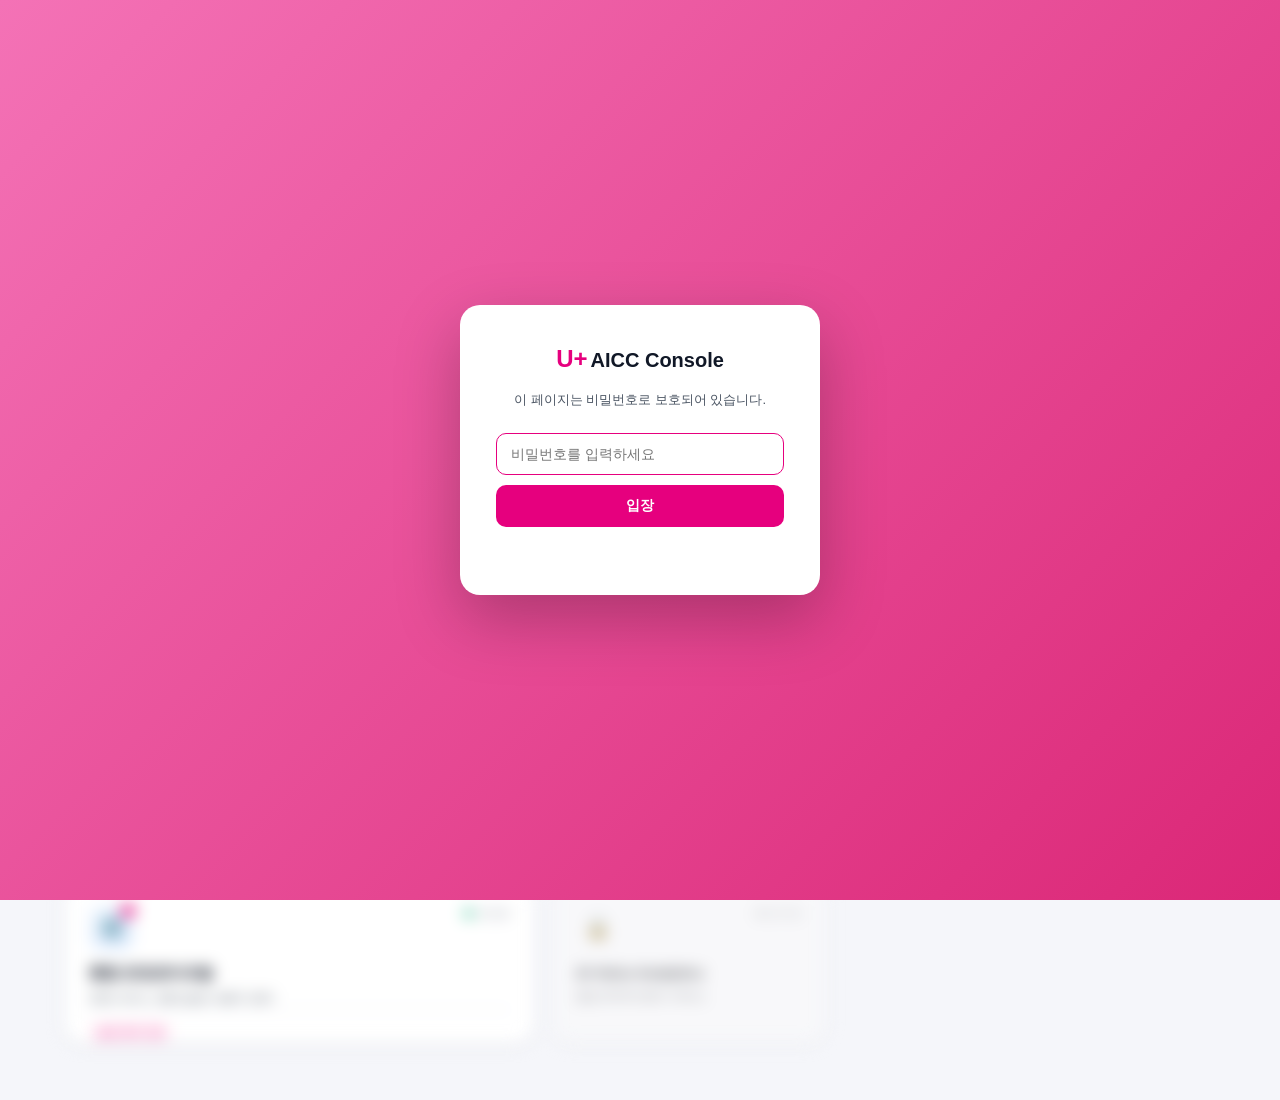
==== index.html @ b9e31684 "feat: U+AICC Console 홈 목업 + 비밀번호 게이트" ====
<!DOCTYPE html>
<html lang="ko">
<head>
  <meta charset="UTF-8" />
  <meta name="viewport" content="width=device-width, initial-scale=1.0" />
  <title>U+AICC Console</title>
  <link rel="stylesheet" href="style.css" />
  <script src="gate.js"></script>
</head>
<body>

<!-- 이상 징후 CRITICAL 배너 -->
<div class="anomaly-banner" id="anomalyBanner">
  <span class="anomaly-icon">⚠️</span>
  <span class="anomaly-text"><strong>AI AutoQA</strong> 이상 감지 — 평균 품질 점수 평소 대비 <strong>20.6% 하락</strong></span>
  <a href="#" class="anomaly-link">상세 보기</a>
  <button class="anomaly-close" onclick="document.getElementById('anomalyBanner').style.display='none'">✕</button>
</div>

<!-- GNB -->
<nav class="gnb">
  <div class="gnb-left">
    <div class="gnb-logo" onclick="location.reload()">
      <span class="logo-uplus">U+</span><span class="logo-aicc">AICC Console</span>
    </div>
    <div class="service-switcher" id="switcherBtn" onclick="toggleSwitcher()">
      <span>서비스 전환</span>
      <span class="switcher-arrow">▾</span>
      <div class="switcher-dropdown">
        <div class="switcher-item active"><span class="status-dot green"></span> 상담 Advisor 포털</div>
        <div class="switcher-item"><span class="status-dot green"></span> AI AutoQA <span class="switcher-badge warning">⚠</span></div>
        <div class="switcher-item"><span class="status-dot green"></span> AI Insight</div>
        <div class="switcher-item"><span class="status-dot green"></span> AI 상담봇</div>
        <div class="switcher-item"><span class="status-dot green"></span> 통합 운영관리포털</div>
      </div>
    </div>
  </div>
  <div class="gnb-right">
    <div class="gnb-icon-btn" title="알림">
      <span class="icon">🔔</span>
      <span class="pulse-badge">9</span>
    </div>
    <div class="gnb-profile" onclick="toggleProfile()">
      <div class="avatar">김</div>
      <span class="profile-name">김유플</span>
      <span class="profile-arrow">▾</span>
      <div class="profile-dropdown">
        <div class="profile-info">
          <div class="profile-name-full">김유플</div>
          <div class="profile-role">센터장 · 강남 고객센터</div>
        </div>
        <hr class="dropdown-divider"/>
        <div class="dropdown-item">설정</div>
        <div class="dropdown-item logout" onclick="showToast('로그아웃 되었습니다.')">로그아웃</div>
      </div>
    </div>
  </div>
</nav>

<!-- 메인 콘텐츠 -->
<main class="main-content">

  <!-- Hero -->
  <section class="hero">
    <div class="hero-left">
      <h1 class="hero-greeting">안녕하세요, 김유플님 👋</h1>
      <div class="hero-meta">
        <span class="role-badge">센터장</span>
        <span class="center-name">강남 고객센터</span>
      </div>
      <!-- 알림 요약 — Hero 사용자 영역 하단 -->
      <div class="hero-alerts">
        <span class="alert-critical" onclick="showToast('긴급 알림 1건을 확인하세요.')">🔴 긴급 1건</span>
        <span class="alert-divider">·</span>
        <span class="alert-normal" onclick="showToast('일반 알림 5건이 있습니다.')">🟡 일반 5건</span>
        <span class="alert-divider">·</span>
        <span class="alert-info" onclick="showToast('참고 알림 3건이 있습니다.')">🔵 참고 3건</span>
      </div>
    </div>
    <div class="hero-right">
      <div class="hero-stat">
        <div class="stat-label">오늘 상담</div>
        <div class="stat-value">1,284건</div>
      </div>
      <div class="hero-stat">
        <div class="stat-label">평균 품질</div>
        <div class="stat-value warning-text">62.3점</div>
      </div>
      <div class="hero-stat">
        <div class="stat-label">미처리 알림</div>
        <div class="stat-value">9건</div>
      </div>
    </div>
  </section>

  <!-- 자주 찾는 메뉴 (AI 추천 5개 자동 표시) -->
  <section class="pinned-section">
    <div class="section-header">
      <span class="section-title">🤍 자주 찾는 메뉴 <span style="font-size:11px;color:var(--uplus-magenta);font-weight:500;margin-left:6px;">AI 추천</span></span>
      <button class="btn-setting" onclick="openFavModal()">설정</button>
    </div>
    <div class="pinned-grid" id="pinnedGrid">
      <!-- AI 추천 5개 자동 표시 -->
      <div class="pinned-card" onclick="showToast('상담 Advisor › 대시보드로 이동합니다.')">
        <span class="pinned-icon">🎧</span>
        <div class="pinned-info">
          <div class="pinned-service">상담 Advisor</div>
          <div class="pinned-menu">대시보드</div>
        </div>
      </div>
      <div class="pinned-card" onclick="showToast('AI AutoQA › 오늘 평가 현황으로 이동합니다.')">
        <span class="pinned-icon">✅</span>
        <div class="pinned-info">
          <div class="pinned-service">AI AutoQA</div>
          <div class="pinned-menu">오늘 평가 현황</div>
        </div>
      </div>
      <div class="pinned-card" onclick="showToast('AI Insight › 주간 리포트로 이동합니다.')">
        <span class="pinned-icon">📊</span>
        <div class="pinned-info">
          <div class="pinned-service">AI Insight</div>
          <div class="pinned-menu">주간 리포트</div>
        </div>
      </div>
      <div class="pinned-card" onclick="showToast('상담 Advisor › 상담 목록으로 이동합니다.')">
        <span class="pinned-icon">📋</span>
        <div class="pinned-info">
          <div class="pinned-service">상담 Advisor</div>
          <div class="pinned-menu">상담 목록</div>
        </div>
      </div>
      <div class="pinned-card" onclick="showToast('통합 운영관리포털 › 사용자 관리로 이동합니다.')">
        <span class="pinned-icon">⚙️</span>
        <div class="pinned-info">
          <div class="pinned-service">운영관리포털</div>
          <div class="pinned-menu">사용자 관리</div>
        </div>
      </div>
    </div>
    <!-- AI 추천 넛지 -->
    <div class="nudge-card" id="nudgeCard">
      <span class="nudge-icon">💡</span>
      <span class="nudge-text">AI가 사용 패턴을 분석해 <strong>'자주 찾는 메뉴'</strong>를 자동으로 추천했어요. 직접 변경하려면 설정을 눌러주세요.</span>
      <button class="btn-nudge-accept" onclick="rejectNudge()">확인</button>
    </div>
  </section>

  <!-- Bento Grid -->
  <section class="bento-section">
    <div class="section-header">
      <span class="section-title">🗂 전체 서비스</span>
    </div>
    <div class="bento-grid">

      <!-- Large: 상담 어드바이저 포털 (빈도 1위) — 6열 2행 -->
      <div class="bento-card large active card-advisor" onclick="showToast('상담 어드바이저 포털로 이동합니다.')">
        <div class="card-header">
          <div class="card-icon-wrap">
            <div class="card-icon-bg">🎧</div>
            <span class="pulse-badge">5</span>
          </div>
          <div class="card-status">
            <span class="status-dot green"></span>
            <span class="status-text">운영중</span>
          </div>
        </div>
        <div class="card-body">
          <div class="card-title">상담 어드바이저 포털</div>
          <div class="card-desc">실시간 상담 운영 및 상담사 업무 관리. 상담 현황과 품질 모니터링을 한눈에 확인하세요.</div>
          <div class="card-stats">
            <div class="card-stat-item">
              <div class="card-stat-label">오늘 상담</div>
              <div class="card-stat-value">1,284</div>
            </div>
            <div class="card-stat-item">
              <div class="card-stat-label">처리율</div>
              <div class="card-stat-value">94.2%</div>
            </div>
            <div class="card-stat-item">
              <div class="card-stat-label">평균 응대</div>
              <div class="card-stat-value">3분 12초</div>
            </div>
          </div>
        </div>
        <div class="card-footer">
          <span class="ai-label">🤖 AI 추천 — 자주 사용하는 서비스</span>
          <div class="card-feedback">
            <button class="feedback-btn" onclick="event.stopPropagation();showToast('추천 품질 개선에 반영됩니다.')">👍 도움됨</button>
            <button class="feedback-btn" onclick="event.stopPropagation();showToast('다음 추천에 반영됩니다.')">👎 별로</button>
          </div>
        </div>
        <div class="card-tooltip"><strong>상담 어드바이저 포털</strong><br/>미확인 알림 5건<br/>오늘 상담 1,284건 처리 중</div>
      </div>

      <!-- Medium: AI AutoQA (WARNING) — 3열 1행 -->
      <div class="bento-card medium active card-autoqa warning-card" onclick="showToast('AI AutoQA로 이동합니다.')">
        <div class="warning-overlay">⚠️</div>
        <div class="card-header">
          <div class="card-icon-wrap">
            <div class="card-icon-bg">✅</div>
            <span class="pulse-badge">2</span>
          </div>
          <div class="card-status"><span class="status-dot green"></span><span class="status-text">운영중</span></div>
        </div>
        <div class="card-body">
          <div class="card-title">AI AutoQA</div>
          <div class="card-desc">AI 기반 상담 품질 자동 평가</div>
        </div>
        <div class="card-footer">
          <span class="ai-label warning-label">⚠️ 품질 점수 이상 감지</span>
          <div class="card-feedback">
            <button class="feedback-btn" onclick="event.stopPropagation();showToast('피드백 감사합니다.')">👍</button>
            <button class="feedback-btn" onclick="event.stopPropagation();showToast('피드백 감사합니다.')">👎</button>
          </div>
        </div>
        <div class="card-tooltip"><strong>AI AutoQA</strong><br/>⚠️ 평균 품질 점수 20.6% 하락<br/>미확인 알림 2건</div>
      </div>

      <!-- Medium: AI Insight — 4열 1행 (AutoQA 옆, 합계 8열 → 나머지 4열은 다음 행) -->
      <div class="bento-card medium active card-insight" onclick="showToast('AI Insight로 이동합니다.')">
        <div class="card-header">
          <div class="card-icon-wrap"><div class="card-icon-bg">📊</div></div>
          <div class="card-status"><span class="status-dot green"></span><span class="status-text">운영중</span></div>
        </div>
        <div class="card-body">
          <div class="card-title">AI Insight</div>
          <div class="card-desc">상담 데이터 분석 및 리포팅</div>
        </div>
        <div class="card-footer">
          <span class="ai-label">🤖 월요일 오전 추천</span>
          <div class="card-feedback">
            <button class="feedback-btn" onclick="event.stopPropagation();showToast('피드백 감사합니다.')">👍</button>
            <button class="feedback-btn" onclick="event.stopPropagation();showToast('피드백 감사합니다.')">👎</button>
          </div>
        </div>
        <div class="card-tooltip"><strong>AI Insight</strong><br/>주간 리포트 생성 완료<br/>미확인 알림 1건</div>
      </div>

      <!-- Wide: AI 상담봇 — 7열 1행 -->
      <div class="bento-card wide active card-bot" onclick="showToast('AI 상담봇으로 이동합니다.')">
        <div class="card-header">
          <div class="card-icon-wrap"><div class="card-icon-bg">🤖</div></div>
          <div class="card-status"><span class="status-dot green"></span><span class="status-text">운영중</span></div>
        </div>
        <div class="card-body">
          <div class="card-title">AI 상담봇</div>
          <div class="card-desc">콜봇·챗봇 시나리오 관리 및 운영. 봇 성능 현황과 시나리오를 관리하세요.</div>
        </div>
        <div class="card-footer">
          <span class="ai-label">🤖 최근 사용</span>
          <div class="card-feedback">
            <button class="feedback-btn" onclick="event.stopPropagation();showToast('피드백 감사합니다.')">👍</button>
            <button class="feedback-btn" onclick="event.stopPropagation();showToast('피드백 감사합니다.')">👎</button>
          </div>
        </div>
        <div class="card-tooltip"><strong>AI 상담봇</strong><br/>시나리오 3건 수정 대기<br/>미확인 알림 없음</div>
      </div>

      <!-- Ops: 통합 운영관리포털 — 5열 1행 -->
      <div class="bento-card ops active card-ops" onclick="showToast('통합 운영관리포털로 이동합니다.')">
        <div class="card-header">
          <div class="card-icon-wrap">
            <div class="card-icon-bg">⚙️</div>
            <span class="pulse-badge">1</span>
          </div>
          <div class="card-status"><span class="status-dot green"></span><span class="status-text">운영중</span></div>
        </div>
        <div class="card-body">
          <div class="card-title">통합 운영관리포털</div>
          <div class="card-desc">전체 서비스 권한·설정·사용자 관리</div>
        </div>
        <div class="card-footer">
          <span class="ai-label">승인 대기 1건</span>
          <div class="card-feedback">
            <button class="feedback-btn" onclick="event.stopPropagation();showToast('피드백 감사합니다.')">👍</button>
            <button class="feedback-btn" onclick="event.stopPropagation();showToast('피드백 감사합니다.')">👎</button>
          </div>
        </div>
        <div class="card-tooltip"><strong>통합 운영관리포털</strong><br/>권한 승인 대기 1건<br/>미확인 알림 1건</div>
      </div>

      <!-- Small: 준비중 — 3열 1행 -->
      <div class="bento-card small coming-soon card-coming" onclick="showToast('현재 서비스 준비중입니다.')">
        <div class="card-header">
          <div class="card-icon-wrap"><div class="card-icon-bg">🔒</div></div>
          <div class="card-status"><span class="status-dot gray"></span><span class="status-text">준비중</span></div>
        </div>
        <div class="card-body">
          <div class="card-title">AI Voice Analytics</div>
          <div class="card-desc">음성 데이터 분석 서비스</div>
        </div>
      </div>

    </div>
  </section>
</main>

<!-- 자주 찾는 메뉴 설정 모달 -->
<div class="modal-overlay" id="favModal" onclick="closeFavModal(event)">
  <div class="modal">
    <div class="modal-header">
      <h2 class="modal-title">🤍 자주 찾는 메뉴 설정</h2>
      <button class="modal-close" onclick="closeFavModalDirect()">✕</button>
    </div>
    <p class="modal-desc">자주 사용하는 서비스와 메뉴를 최대 5개 선택하세요. AI가 사용 패턴을 분석해 자동 추천도 제공합니다.</p>
    <div class="modal-list">
      <div class="modal-service-item">
        <label class="modal-checkbox-label">
          <input type="checkbox" checked onchange="updateFavCount()"/> 🎧 상담 Advisor 포털
        </label>
        <select class="modal-menu-select">
          <option>대시보드</option><option>상담 목록</option><option>모니터링</option>
        </select>
      </div>
      <div class="modal-service-item">
        <label class="modal-checkbox-label">
          <input type="checkbox" checked onchange="updateFavCount()"/> ✅ AI AutoQA
        </label>
        <select class="modal-menu-select">
          <option>오늘 평가 현황</option><option>품질 리포트</option><option>평가 기준 관리</option>
        </select>
      </div>
      <div class="modal-service-item">
        <label class="modal-checkbox-label">
          <input type="checkbox" checked onchange="updateFavCount()"/> 📊 AI Insight
        </label>
        <select class="modal-menu-select">
          <option>주간 리포트</option><option>월간 리포트</option><option>실시간 현황</option>
        </select>
      </div>
      <div class="modal-service-item">
        <label class="modal-checkbox-label">
          <input type="checkbox" checked onchange="updateFavCount()"/> 📋 상담 Advisor › 상담 목록
        </label>
        <select class="modal-menu-select">
          <option>상담 목록</option><option>오늘 상담</option>
        </select>
      </div>
      <div class="modal-service-item">
        <label class="modal-checkbox-label">
          <input type="checkbox" checked onchange="updateFavCount()"/> ⚙️ 통합 운영관리포털
        </label>
        <select class="modal-menu-select">
          <option>사용자 관리</option><option>권한 관리</option>
        </select>
      </div>
    </div>
    <div class="modal-footer">
      <span class="fav-count" id="favCount">5 / 5 선택됨</span>
      <div class="modal-btns">
        <button class="btn-cancel" onclick="closeFavModalDirect()">취소</button>
        <button class="btn-save" onclick="saveFav()">저장</button>
      </div>
    </div>
  </div>
</div>

<div class="toast" id="toast"></div>
<script src="script.js"></script>
</body>
</html>
---- style.css ----
/* ===== RESET & BASE ===== */
*, *::before, *::after { box-sizing: border-box; margin: 0; padding: 0; }

:root {
  /* LG U+ 마젠타 핑크 브랜드 컬러 */
  --uplus-magenta: #E6007E;
  --uplus-magenta-light: #FF4DA6;
  --uplus-magenta-pale: #FFF0F7;
  --uplus-magenta-border: #FFB3D9;

  /* Hero 그라디언트 — 연한 소프트 핑크 */
  --hero-from: #F472B6;
  --hero-to: #DB2777;

  /* 사용자 퍼플 → 마젠타 핑크 계열 */
  --user-color: #D4006B;
  --user-light: #FFE0F2;

  /* 기본 UI */
  --bg: #F5F6FA;
  --bg-card: #FFFFFF;
  --bg-subtle: #F8F9FC;
  --border: #E4E7F0;
  --border-hover: #C8CEDE;

  /* 텍스트 */
  --text-primary: #111827;
  --text-secondary: #4B5563;
  --text-muted: #9CA3AF;

  /* 액센트 (서비스 카드용) */
  --accent: #4F6EF7;
  --accent-light: #EEF1FE;
  --accent-hover: #3B5BDB;

  /* 상태 컬러 */
  --green: #10B981;
  --green-light: #ECFDF5;
  --yellow: #F59E0B;
  --yellow-light: #FFFBEB;
  --red: #EF4444;
  --red-light: #FEF2F2;
  --blue: #3B82F6;
  --blue-light: #EFF6FF;
  --purple: #8B5CF6;
  --purple-light: #F5F3FF;
  --gray: #9CA3AF;

  --gnb-height: 60px;
  --radius-xl: 20px;
  --radius-lg: 16px;
  --radius-md: 12px;
  --radius-sm: 8px;
  --shadow-sm: 0 1px 3px rgba(0,0,0,0.06), 0 1px 2px rgba(0,0,0,0.04);
  --shadow: 0 4px 16px rgba(0,0,0,0.08), 0 1px 4px rgba(0,0,0,0.04);
  --shadow-hover: 0 12px 32px rgba(230,0,126,0.12), 0 4px 12px rgba(0,0,0,0.08);
  --shadow-card: 0 2px 8px rgba(0,0,0,0.06);
}

body {
  font-family: 'Pretendard', 'Apple SD Gothic Neo', 'Noto Sans KR', sans-serif;
  background: var(--bg);
  min-height: 100vh;
  color: var(--text-primary);
  overflow-x: hidden;
}

/* ===== ANOMALY BANNER ===== */
.anomaly-banner {
  display: flex; align-items: center; gap: 10px;
  background: #fff5f5; border-bottom: 1px solid #fecaca;
  padding: 10px 64px; font-size: 13px;
  position: sticky; top: 0; z-index: 200;
  width: 100%;
}
.anomaly-icon { font-size: 15px; }
.anomaly-text { flex: 1; color: #b91c1c; }
.anomaly-link { color: var(--red); text-decoration: underline; font-weight: 600; white-space: nowrap; }
.anomaly-close {
  background: none; border: none; color: #9ca3af;
  cursor: pointer; font-size: 14px; padding: 2px 6px;
  border-radius: 4px; transition: color 0.2s;
}
.anomaly-close:hover { color: var(--text-primary); }

/* ===== GNB ===== */
.gnb {
  height: var(--gnb-height);
  display: flex; align-items: center; justify-content: space-between;
  padding: 0 64px;
  background: #fff; border-bottom: 1px solid var(--border);
  position: sticky; top: 41px; z-index: 100;
  box-shadow: var(--shadow-sm);
  width: 100%;
}
.gnb-left { display: flex; align-items: center; gap: 20px; }
.gnb-logo { cursor: pointer; display: flex; align-items: center; gap: 3px; }
.logo-uplus { font-size: 18px; font-weight: 900; color: var(--uplus-magenta); letter-spacing: -0.5px; }
.logo-aicc  { font-size: 16px; font-weight: 700; color: var(--text-primary); letter-spacing: -0.3px; }

/* Service Switcher */
.service-switcher {
  position: relative; display: flex; align-items: center; gap: 6px;
  padding: 6px 14px; background: var(--bg-subtle);
  border: 1px solid var(--border); border-radius: var(--radius-sm);
  cursor: pointer; font-size: 13px; color: var(--text-secondary);
  transition: all 0.2s; user-select: none;
}
.service-switcher:hover { background: var(--uplus-magenta-pale); border-color: var(--uplus-magenta); color: var(--uplus-magenta); }
.switcher-arrow { font-size: 10px; transition: transform 0.2s; }
.service-switcher.open .switcher-arrow { transform: rotate(180deg); }
.switcher-dropdown {
  display: none; position: absolute; top: calc(100% + 8px); left: 0;
  min-width: 230px; background: #fff;
  border: 1px solid var(--border); border-radius: var(--radius-md);
  box-shadow: var(--shadow); overflow: hidden; z-index: 300;
}
.service-switcher.open .switcher-dropdown { display: block; }
.switcher-item {
  display: flex; align-items: center; gap: 10px;
  padding: 11px 16px; font-size: 13px;
  color: var(--text-secondary); cursor: pointer; transition: background 0.15s;
}
.switcher-item:hover { background: var(--bg-subtle); color: var(--text-primary); }
.switcher-item.active { color: var(--uplus-magenta); font-weight: 600; background: var(--uplus-magenta-pale); }
.switcher-badge.warning { margin-left: auto; color: var(--yellow); font-size: 13px; }

/* GNB Right */
.gnb-right { display: flex; align-items: center; gap: 10px; }
.gnb-icon-btn {
  position: relative; width: 36px; height: 36px;
  display: flex; align-items: center; justify-content: center;
  background: var(--bg-subtle); border: 1px solid var(--border);
  border-radius: 50%; cursor: pointer; transition: all 0.2s;
}
.gnb-icon-btn:hover { background: var(--uplus-magenta-pale); border-color: var(--uplus-magenta); }
.icon { font-size: 16px; }

/* Profile */
.gnb-profile {
  position: relative; display: flex; align-items: center; gap: 8px;
  padding: 5px 12px 5px 5px;
  background: var(--bg-subtle); border: 1px solid var(--border);
  border-radius: 20px; cursor: pointer; transition: all 0.2s; user-select: none;
}
.gnb-profile:hover { background: var(--uplus-magenta-pale); border-color: var(--uplus-magenta); }
.avatar {
  width: 28px; height: 28px;
  background: linear-gradient(135deg, var(--uplus-magenta), #FF4DA6);
  border-radius: 50%;
  display: flex; align-items: center; justify-content: center;
  font-size: 12px; font-weight: 700; color: white;
}
.profile-name { font-size: 13px; font-weight: 500; color: var(--text-primary); }
.profile-arrow { font-size: 10px; color: var(--text-muted); transition: transform 0.2s; }
.gnb-profile.open .profile-arrow { transform: rotate(180deg); }
.profile-dropdown {
  display: none; position: absolute; top: calc(100% + 8px); right: 0;
  min-width: 200px; background: #fff;
  border: 1px solid var(--border); border-radius: var(--radius-md);
  box-shadow: var(--shadow); overflow: hidden; z-index: 300;
}
.gnb-profile.open .profile-dropdown { display: block; }
.profile-info { padding: 14px 16px; }
.profile-name-full { font-size: 14px; font-weight: 600; }
.profile-role { font-size: 12px; color: var(--text-muted); margin-top: 3px; }
.dropdown-divider { border: none; border-top: 1px solid var(--border); }
.dropdown-item {
  padding: 11px 16px; font-size: 13px;
  color: var(--text-secondary); cursor: pointer; transition: background 0.15s;
}
.dropdown-item:hover { background: var(--bg-subtle); color: var(--text-primary); }
.dropdown-item.logout { color: var(--red); }

/* Pulse Badge */
.pulse-badge {
  position: absolute; top: -4px; right: -4px;
  min-width: 18px; height: 18px;
  background: var(--uplus-magenta); border-radius: 9px;
  font-size: 10px; font-weight: 700; color: white;
  display: flex; align-items: center; justify-content: center;
  padding: 0 4px; border: 2px solid #fff;
  animation: pulse 2s infinite;
}
@keyframes pulse {
  0%,100% { box-shadow: 0 0 0 0 rgba(230,0,126,0.5); }
  50% { box-shadow: 0 0 0 5px rgba(230,0,126,0); }
}

/* Status Dot */
.status-dot { width: 7px; height: 7px; border-radius: 50%; display: inline-block; flex-shrink: 0; }
.status-dot.green { background: var(--green); box-shadow: 0 0 0 2px rgba(16,185,129,0.2); }
.status-dot.gray  { background: var(--gray); }

/* ===== MAIN CONTENT ===== */
.main-content {
  width: 100%;
  max-width: 100%;
  padding: 28px 64px 56px;
  display: flex;
  flex-direction: column;
  gap: 20px;
  box-sizing: border-box;
}

/* 모든 직계 자식 섹션이 콘텐츠 너비를 꽉 채우도록 */
.main-content > section,
.main-content > .hero {
  width: 100%;
  box-sizing: border-box;
}

/* ===== HERO ===== */
.hero {
  display: flex; align-items: center; justify-content: space-between;
  background: linear-gradient(135deg, var(--hero-from) 0%, var(--hero-to) 100%);
  border-radius: var(--radius-xl);
  padding: 28px 36px;
  box-shadow: 0 6px 24px rgba(244,114,182,0.25);
  color: white; position: relative; overflow: hidden;
  width: 100%;
}
.hero::before {
  content: ''; position: absolute; top: -70px; right: -50px;
  width: 300px; height: 300px;
  background: rgba(255,255,255,0.07); border-radius: 50%;
}
.hero::after {
  content: ''; position: absolute; bottom: -90px; right: 140px;
  width: 220px; height: 220px;
  background: rgba(255,255,255,0.04); border-radius: 50%;
}
.hero-left { position: relative; z-index: 1; }
.hero-greeting { font-size: 26px; font-weight: 700; letter-spacing: -0.5px; margin-bottom: 10px; color: white; }
.hero-meta { display: flex; align-items: center; gap: 10px; margin-bottom: 14px; }
.role-badge {
  background: rgba(255,255,255,0.2); border: 1px solid rgba(255,255,255,0.35);
  color: white; font-size: 12px; font-weight: 600; padding: 3px 10px; border-radius: 20px;
}
.center-name { font-size: 13px; color: rgba(255,255,255,0.75); }

/* 알림 요약 — Hero 하단 */
.hero-alerts {
  display: flex; align-items: center; gap: 8px; font-size: 13px;
  margin-top: 4px;
}
.alert-critical { color: #fca5a5; font-weight: 600; cursor: pointer; transition: color 0.2s; }
.alert-critical:hover { color: white; }
.alert-normal   { color: #fde68a; font-weight: 600; cursor: pointer; transition: color 0.2s; }
.alert-normal:hover { color: white; }
.alert-info     { color: #bfdbfe; font-weight: 600; cursor: pointer; transition: color 0.2s; }
.alert-info:hover { color: white; }
.alert-divider  { color: rgba(255,255,255,0.3); }

.hero-right { display: flex; gap: 16px; position: relative; z-index: 1; flex-shrink: 0; }
.hero-stat {
  text-align: center;
  background: rgba(255,255,255,0.13); border: 1px solid rgba(255,255,255,0.22);
  border-radius: var(--radius-md); padding: 16px 28px; min-width: 110px;
  backdrop-filter: blur(8px);
}
.stat-label { font-size: 11px; color: rgba(255,255,255,0.7); margin-bottom: 6px; }
.stat-value { font-size: 22px; font-weight: 700; color: white; }
.warning-text { color: #fde68a; }

/* ===== SECTION HEADER ===== */
.section-header {
  display: flex; align-items: center; justify-content: space-between;
  margin-bottom: 14px;
  width: 100%;
}
.section-title { font-size: 14px; font-weight: 600; color: var(--text-secondary); letter-spacing: 0.2px; }
.btn-setting {
  background: white; border: 1px solid var(--border);
  color: var(--text-secondary); font-size: 12px;
  padding: 5px 14px; border-radius: var(--radius-sm);
  cursor: pointer; transition: all 0.2s; box-shadow: var(--shadow-sm);
}
.btn-setting:hover { background: var(--uplus-magenta-pale); border-color: var(--uplus-magenta); color: var(--uplus-magenta); }

/* ===== 자주 찾는 메뉴 (Pinned) ===== */
/* 5개 카드가 항상 한 줄에 꽉 차도록 */
.pinned-section,
.bento-section {
  width: 100%;
  display: flex;
  flex-direction: column;
}

.pinned-grid {
  display: grid;
  grid-template-columns: repeat(5, 1fr);
  gap: 12px;
  width: 100%;
}
.pinned-card {
  display: flex; align-items: center; gap: 10px;
  background: white; border: 1px solid var(--border);
  border-radius: var(--radius-md); padding: 12px 16px;
  cursor: pointer; transition: all 0.2s;
  box-shadow: var(--shadow-sm);
  min-width: 0; /* grid 내 overflow 방지 */
}
.pinned-card:hover {
  background: var(--uplus-magenta-pale); border-color: var(--uplus-magenta);
  transform: translateY(-2px); box-shadow: 0 6px 20px rgba(230,0,126,0.12);
}
.pinned-card.empty {
  border: 1.5px dashed var(--border); background: var(--bg-subtle);
}
.pinned-card.empty:hover { border-color: var(--uplus-magenta); background: var(--uplus-magenta-pale); }
.pinned-icon { font-size: 20px; flex-shrink: 0; }
.pinned-add  { font-size: 18px; color: var(--text-muted); flex-shrink: 0; }
.pinned-info { min-width: 0; flex: 1; }
.pinned-service { font-size: 11px; color: var(--text-muted); white-space: nowrap; overflow: hidden; text-overflow: ellipsis; }
.pinned-menu    { font-size: 13px; font-weight: 600; color: var(--text-primary); white-space: nowrap; overflow: hidden; text-overflow: ellipsis; }
.empty-text     { color: var(--text-muted); font-weight: 400; }

/* AI 추천 넛지 */
.nudge-card {
  display: flex; align-items: center; gap: 10px; margin-top: 10px;
  background: var(--uplus-magenta-pale); border: 1px solid var(--uplus-magenta-border);
  border-radius: var(--radius-md); padding: 12px 16px;
  font-size: 13px; animation: fadeIn 0.4s ease;
  width: 100%;
}
.nudge-icon { font-size: 16px; }
.nudge-text { flex: 1; color: #8B0057; }
.btn-nudge-accept {
  background: var(--uplus-magenta); border: none; color: white;
  font-size: 12px; font-weight: 600; padding: 5px 14px;
  border-radius: var(--radius-sm); cursor: pointer; transition: background 0.2s;
}
.btn-nudge-accept:hover { background: var(--hero-from); }
.btn-nudge-reject {
  background: white; border: 1px solid var(--border);
  color: var(--text-muted); font-size: 12px; padding: 5px 12px;
  border-radius: var(--radius-sm); cursor: pointer; transition: all 0.2s;
}
.btn-nudge-reject:hover { color: var(--text-primary); border-color: var(--border-hover); }

/* ===== BENTO GRID ===== */
/* 창 너비에 꽉 차도록, 행 높이는 vw 기반으로 비율 유지 */
.bento-grid {
  display: grid;
  grid-template-columns: repeat(12, 1fr);
  /* 좌우 여백 128px(64×2), 갭 11×16px 제외한 1열 너비 × 비율 */
  grid-auto-rows: calc((100vw - 128px - 11 * 16px) / 12 * 2.0);
  gap: 16px;
  width: 100%;
}

/* Large: 6열 2행 */
.bento-card.large  { grid-column: span 6; grid-row: span 2; }
/* Medium: 3열 1행 — AutoQA, Insight */
.bento-card.medium { grid-column: span 3; grid-row: span 1; }
/* Wide: 4열 1행 — AI 상담봇 (2행 우측 6열 중 4열) */
.bento-card.wide   { grid-column: span 4; grid-row: span 1; }
/* Ops: 5열 1행 — 운영관리포털 (2행 우측 6열 중 5열) */
.bento-card.ops    { grid-column: span 5; grid-row: span 1; }
/* Small: 3열 1행 — 준비중 (1행 우측 6열 중 나머지 → 별도 행) */
.bento-card.small  { grid-column: span 3; grid-row: span 1; }

.bento-card {
  position: relative;
  background: white; border: 1px solid var(--border);
  border-radius: var(--radius-xl); padding: 24px;
  box-shadow: var(--shadow-card);
  cursor: pointer;
  transition: all 0.28s cubic-bezier(0.4,0,0.2,1);
  overflow: hidden;
  display: flex; flex-direction: column;
}

/* 상단 컬러 액센트 라인 */
.bento-card::before {
  content: ''; position: absolute; top: 0; left: 0; right: 0; height: 3px;
  background: linear-gradient(90deg, var(--card-color-a), var(--card-color-b));
  border-radius: var(--radius-xl) var(--radius-xl) 0 0;
  opacity: 0; transition: opacity 0.25s;
}
.bento-card.active:hover::before { opacity: 1; }
.bento-card.active:hover {
  transform: translateY(-5px);
  box-shadow: var(--shadow-hover);
  border-color: var(--border-hover);
}

/* 서비스별 컬러 */
.card-advisor { --card-color-a: #E6007E; --card-color-b: #FF4DA6; }
.card-autoqa  { --card-color-a: #10b981; --card-color-b: #059669; }
.card-insight { --card-color-a: #f59e0b; --card-color-b: #d97706; }
.card-bot     { --card-color-a: #8b5cf6; --card-color-b: #6d28d9; }
.card-ops     { --card-color-a: #3b82f6; --card-color-b: #1d4ed8; }
.card-coming  { --card-color-a: #9ca3af; --card-color-b: #6b7280; }

/* 준비중 */
.bento-card.coming-soon {
  background: var(--bg-subtle); filter: grayscale(60%); opacity: 0.65; cursor: not-allowed;
}
.bento-card.coming-soon:hover { transform: none; box-shadow: var(--shadow-card); }

/* WARNING 카드 */
.bento-card.warning-card {
  border-color: #fcd34d;
  box-shadow: 0 0 0 3px rgba(245,158,11,0.1), var(--shadow-card);
}
.bento-card.warning-card:hover { box-shadow: 0 0 0 3px rgba(245,158,11,0.15), var(--shadow-hover); }

/* 카드 내부 */
.card-header {
  display: flex; align-items: flex-start; justify-content: space-between; margin-bottom: 14px;
}
.card-icon-wrap { position: relative; display: inline-flex; }
.card-icon-bg {
  width: 44px; height: 44px; border-radius: var(--radius-md);
  display: flex; align-items: center; justify-content: center; font-size: 22px;
}
.bento-card.large .card-icon-bg { width: 56px; height: 56px; font-size: 28px; border-radius: var(--radius-lg); }

.card-advisor .card-icon-bg { background: linear-gradient(135deg,#FFE0F2,#FFB3D9); }
.card-autoqa  .card-icon-bg { background: linear-gradient(135deg,#ecfdf5,#d1fae5); }
.card-insight .card-icon-bg { background: linear-gradient(135deg,#fffbeb,#fef3c7); }
.card-bot     .card-icon-bg { background: linear-gradient(135deg,#f5f3ff,#ede9fe); }
.card-ops     .card-icon-bg { background: linear-gradient(135deg,#eff6ff,#dbeafe); }
.card-coming  .card-icon-bg { background: var(--bg-subtle); }

.card-status { display: flex; align-items: center; gap: 5px; }
.status-text { font-size: 11px; color: var(--text-muted); }

.card-body { flex: 1; }
.card-title { font-size: 15px; font-weight: 700; color: var(--text-primary); margin-bottom: 6px; }
.bento-card.large .card-title { font-size: 20px; margin-bottom: 10px; }
.card-desc {
  font-size: 12px; color: var(--text-secondary); line-height: 1.65;
  display: -webkit-box; -webkit-line-clamp: 2; -webkit-box-orient: vertical; overflow: hidden;
}
.bento-card.large .card-desc { font-size: 13px; -webkit-line-clamp: 3; }

/* Large 카드 통계 */
.card-stats { display: flex; gap: 12px; margin-top: 14px; }
.card-stat-item {
  background: var(--bg-subtle); border-radius: var(--radius-sm);
  padding: 8px 12px; text-align: center; flex: 1;
}
.card-stat-label { font-size: 10px; color: var(--text-muted); margin-bottom: 3px; }
.card-stat-value { font-size: 15px; font-weight: 700; color: var(--text-primary); }

/* 카드 하단 */
.card-footer {
  display: flex; align-items: center; justify-content: space-between;
  margin-top: auto; padding-top: 12px; border-top: 1px solid var(--border);
}
.ai-label {
  font-size: 11px; color: var(--uplus-magenta);
  background: var(--uplus-magenta-pale); padding: 3px 8px;
  border-radius: 20px; font-weight: 500;
}
.warning-label { color: var(--yellow); background: var(--yellow-light); }

/* AI 피드백 — hover 시에만 노출 */
.card-feedback { display: flex; gap: 4px; opacity: 0; transition: opacity 0.2s; }
.bento-card:hover .card-feedback { opacity: 1; }
.feedback-btn {
  background: var(--bg-subtle); border: 1px solid var(--border);
  border-radius: var(--radius-sm); padding: 3px 8px;
  font-size: 11px; cursor: pointer; color: var(--text-muted); transition: all 0.2s;
}
.feedback-btn:hover { background: var(--uplus-magenta-pale); border-color: var(--uplus-magenta); color: var(--uplus-magenta); }

/* Warning overlay */
.warning-overlay { position: absolute; top: 16px; right: 56px; font-size: 16px; opacity: 0.85; }

/* Hover Tooltip */
.card-tooltip {
  display: none; position: absolute; bottom: calc(100% + 10px); left: 50%;
  transform: translateX(-50%);
  background: var(--text-primary); color: white;
  border-radius: var(--radius-md); padding: 12px 16px;
  font-size: 12px; line-height: 1.7; white-space: nowrap;
  box-shadow: var(--shadow); z-index: 50; pointer-events: none;
}
.card-tooltip::after {
  content: ''; position: absolute; top: 100%; left: 50%; transform: translateX(-50%);
  border: 6px solid transparent; border-top-color: var(--text-primary);
}
.bento-card.active:hover .card-tooltip { display: block; }

/* ===== MODAL ===== */
.modal-overlay {
  display: none; position: fixed; inset: 0;
  background: rgba(0,0,0,0.35); backdrop-filter: blur(4px);
  z-index: 500; align-items: center; justify-content: center;
}
.modal-overlay.open { display: flex; }
.modal {
  background: white; border: 1px solid var(--border);
  border-radius: var(--radius-xl); padding: 28px;
  width: 500px; max-width: 95vw;
  box-shadow: 0 24px 64px rgba(0,0,0,0.15);
  animation: slideUp 0.25s ease;
}
@keyframes slideUp {
  from { opacity: 0; transform: translateY(20px); }
  to   { opacity: 1; transform: translateY(0); }
}
.modal-header { display: flex; align-items: center; justify-content: space-between; margin-bottom: 6px; }
.modal-title { font-size: 18px; font-weight: 700; }
.modal-close {
  background: var(--bg-subtle); border: 1px solid var(--border);
  color: var(--text-muted); font-size: 14px;
  cursor: pointer; padding: 4px 10px; border-radius: var(--radius-sm); transition: all 0.2s;
}
.modal-close:hover { background: var(--red-light); color: var(--red); border-color: #fca5a5; }
.modal-desc { font-size: 13px; color: var(--text-secondary); margin-bottom: 20px; }
.modal-list { display: flex; flex-direction: column; gap: 10px; margin-bottom: 24px; }
.modal-service-item {
  display: flex; align-items: center; justify-content: space-between; gap: 12px;
  padding: 12px 14px; background: var(--bg-subtle);
  border: 1px solid var(--border); border-radius: var(--radius-md); transition: border-color 0.2s;
}
.modal-service-item:has(input:checked) { border-color: var(--uplus-magenta); background: var(--uplus-magenta-pale); }
.modal-checkbox-label {
  display: flex; align-items: center; gap: 8px;
  font-size: 13px; cursor: pointer; flex: 1;
}
.modal-checkbox-label input[type="checkbox"] { width: 16px; height: 16px; accent-color: var(--uplus-magenta); cursor: pointer; }
.modal-menu-select {
  background: white; border: 1px solid var(--border);
  color: var(--text-secondary); font-size: 12px;
  padding: 5px 10px; border-radius: var(--radius-sm);
  cursor: pointer; outline: none; min-width: 150px; transition: border-color 0.2s;
}
.modal-menu-select:focus { border-color: var(--uplus-magenta); }
.modal-menu-select:disabled { opacity: 0.35; cursor: not-allowed; background: var(--bg-subtle); }
.modal-footer { display: flex; align-items: center; justify-content: space-between; }
.fav-count { font-size: 12px; color: var(--text-secondary); }
.modal-btns { display: flex; gap: 10px; }
.btn-cancel {
  background: white; border: 1px solid var(--border);
  color: var(--text-secondary); font-size: 13px;
  padding: 8px 20px; border-radius: var(--radius-sm); cursor: pointer; transition: all 0.2s;
}
.btn-cancel:hover { background: var(--bg-subtle); }
.btn-save {
  background: var(--uplus-magenta); border: none; color: white;
  font-size: 13px; font-weight: 600; padding: 8px 24px;
  border-radius: var(--radius-sm); cursor: pointer; transition: background 0.2s;
}
.btn-save:hover { background: var(--hero-from); }

/* ===== TOAST ===== */
.toast {
  position: fixed; bottom: 28px; right: 28px;
  background: var(--text-primary); color: white;
  border-radius: var(--radius-md); padding: 13px 20px;
  font-size: 13px; box-shadow: var(--shadow);
  opacity: 0; transform: translateY(10px);
  transition: all 0.3s ease; pointer-events: none;
  z-index: 1000; max-width: 320px;
}
.toast.show { opacity: 1; transform: translateY(0); }

/* ===== ANIMATIONS ===== */
@keyframes fadeIn {
  from { opacity: 0; transform: translateY(6px); }
  to   { opacity: 1; transform: translateY(0); }
}

/* ===== SKELETON ===== */
.skeleton {
  position: relative; overflow: hidden;
  color: transparent !important; background: #f0f2f7 !important;
  border-color: transparent !important; pointer-events: none;
}
.skeleton * { visibility: hidden !important; }
.skeleton::after {
  content: ''; position: absolute; inset: 0;
  background: linear-gradient(90deg, transparent 0%, rgba(255,255,255,0.7) 50%, transparent 100%);
  background-size: 200% 100%; animation: shimmer 1.2s infinite;
}
@keyframes shimmer {
  0%   { background-position: -200% 0; }
  100% { background-position:  200% 0; }
}

/* ===== 비밀번호 게이트 ===== */
#gate-overlay {
  position: fixed; inset: 0; z-index: 9999;
  display: flex; align-items: center; justify-content: center;
  background: linear-gradient(135deg, #F472B6 0%, #DB2777 100%);
}
#gate-overlay .gate-card {
  background: #fff; border-radius: 20px;
  padding: 40px 36px; width: 360px; max-width: 90vw;
  box-shadow: 0 24px 64px rgba(0,0,0,0.25); text-align: center;
  animation: fadeIn 0.3s ease;
}
#gate-overlay .gate-logo { margin-bottom: 18px; }
#gate-overlay .gate-uplus { font-size: 24px; font-weight: 900; color: #E6007E; }
#gate-overlay .gate-title { font-size: 20px; font-weight: 700; color: #111827; margin-left: 3px; }
#gate-overlay .gate-desc { font-size: 13px; color: #4B5563; margin-bottom: 24px; }
#gate-overlay #gate-form { display: flex; flex-direction: column; gap: 10px; }
#gate-overlay #gate-input {
  width: 100%; padding: 12px 14px; font-size: 14px;
  border: 1px solid #E4E7F0; border-radius: 10px; outline: none;
  transition: border-color 0.2s;
}
#gate-overlay #gate-input:focus { border-color: #E6007E; }
#gate-overlay #gate-form button {
  width: 100%; padding: 12px; font-size: 14px; font-weight: 600;
  background: #E6007E; color: #fff; border: none; border-radius: 10px;
  cursor: pointer; transition: background 0.2s;
}
#gate-overlay #gate-form button:hover { background: #C2006A; }
#gate-overlay .gate-error { font-size: 12px; color: #EF4444; margin-top: 12px; min-height: 16px; }
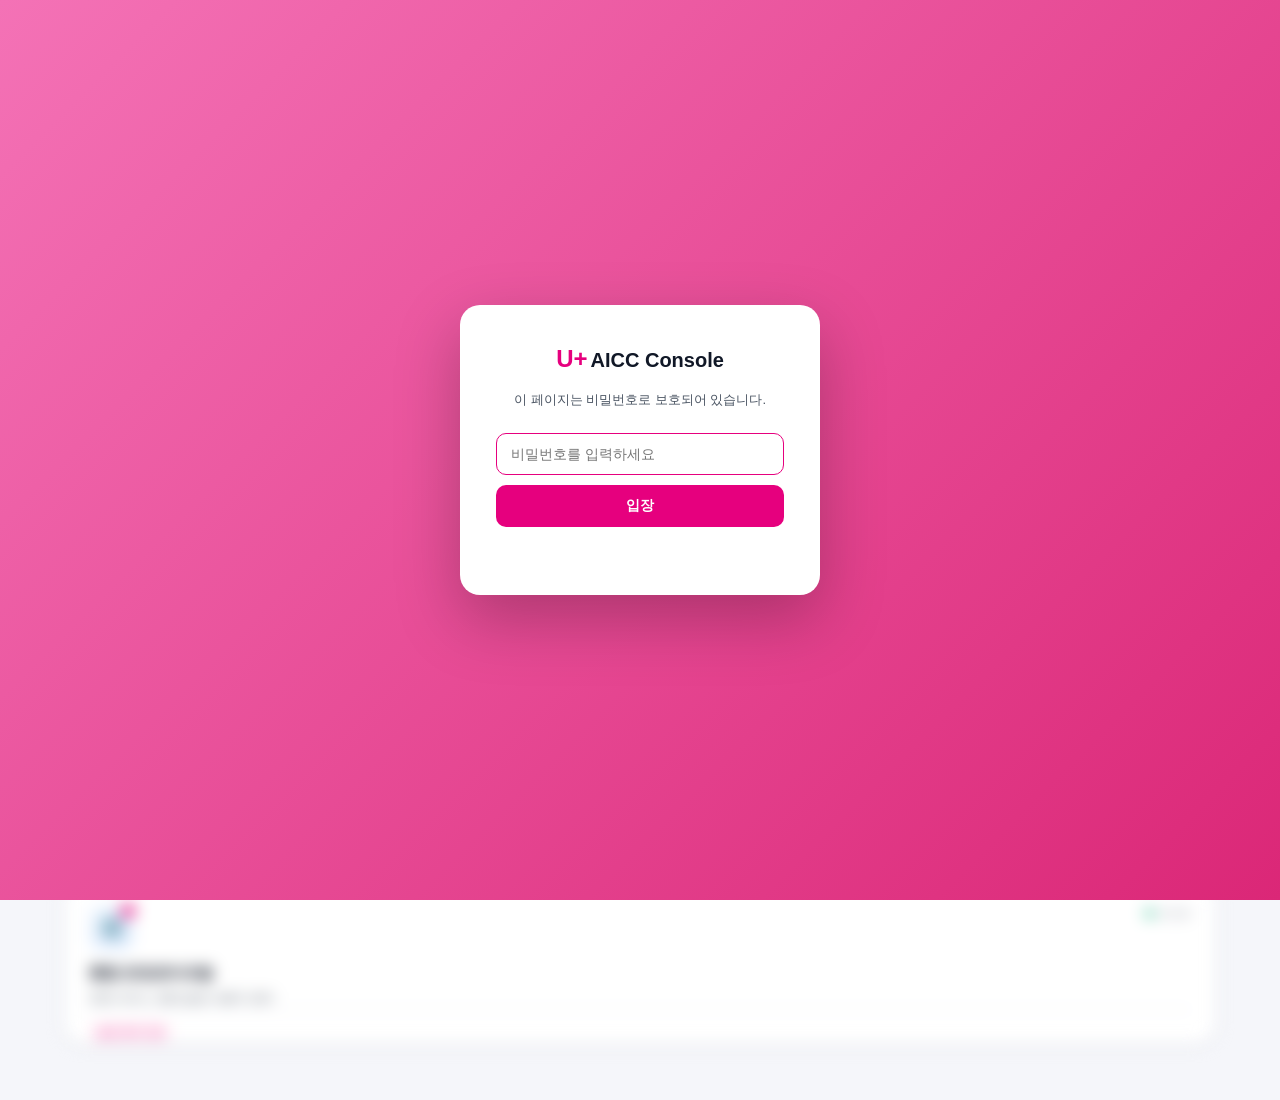
==== commit eddfb5c6: "fix: 준비중 서비스 카드 제거 및 Bento Grid 정렬 조정" ====
--- a/index.html
+++ b/index.html
@@ -279,18 +279,6 @@
         <div class="card-tooltip"><strong>통합 운영관리포털</strong><br/>권한 승인 대기 1건<br/>미확인 알림 1건</div>
       </div>
 
-      <!-- Small: 준비중 — 3열 1행 -->
-      <div class="bento-card small coming-soon card-coming" onclick="showToast('현재 서비스 준비중입니다.')">
-        <div class="card-header">
-          <div class="card-icon-wrap"><div class="card-icon-bg">🔒</div></div>
-          <div class="card-status"><span class="status-dot gray"></span><span class="status-text">준비중</span></div>
-        </div>
-        <div class="card-body">
-          <div class="card-title">AI Voice Analytics</div>
-          <div class="card-desc">음성 데이터 분석 서비스</div>
-        </div>
-      </div>
-
     </div>
   </section>
 </main>
--- a/style.css
+++ b/style.css
@@ -350,16 +350,14 @@
   width: 100%;
 }
 
-/* Large: 6열 2행 */
+/* Large: 6열 2행 — 상담 어드바이저 */
 .bento-card.large  { grid-column: span 6; grid-row: span 2; }
 /* Medium: 3열 1행 — AutoQA, Insight */
 .bento-card.medium { grid-column: span 3; grid-row: span 1; }
-/* Wide: 4열 1행 — AI 상담봇 (2행 우측 6열 중 4열) */
-.bento-card.wide   { grid-column: span 4; grid-row: span 1; }
-/* Ops: 5열 1행 — 운영관리포털 (2행 우측 6열 중 5열) */
-.bento-card.ops    { grid-column: span 5; grid-row: span 1; }
-/* Small: 3열 1행 — 준비중 (1행 우측 6열 중 나머지 → 별도 행) */
-.bento-card.small  { grid-column: span 3; grid-row: span 1; }
+/* Wide: 6열 1행 — AI 상담봇 (2행 우측 채움) */
+.bento-card.wide   { grid-column: span 6; grid-row: span 1; }
+/* Ops: 12열 1행 — 운영관리포털 (3행 전체) */
+.bento-card.ops    { grid-column: span 12; grid-row: span 1; }
 
 .bento-card {
   position: relative;
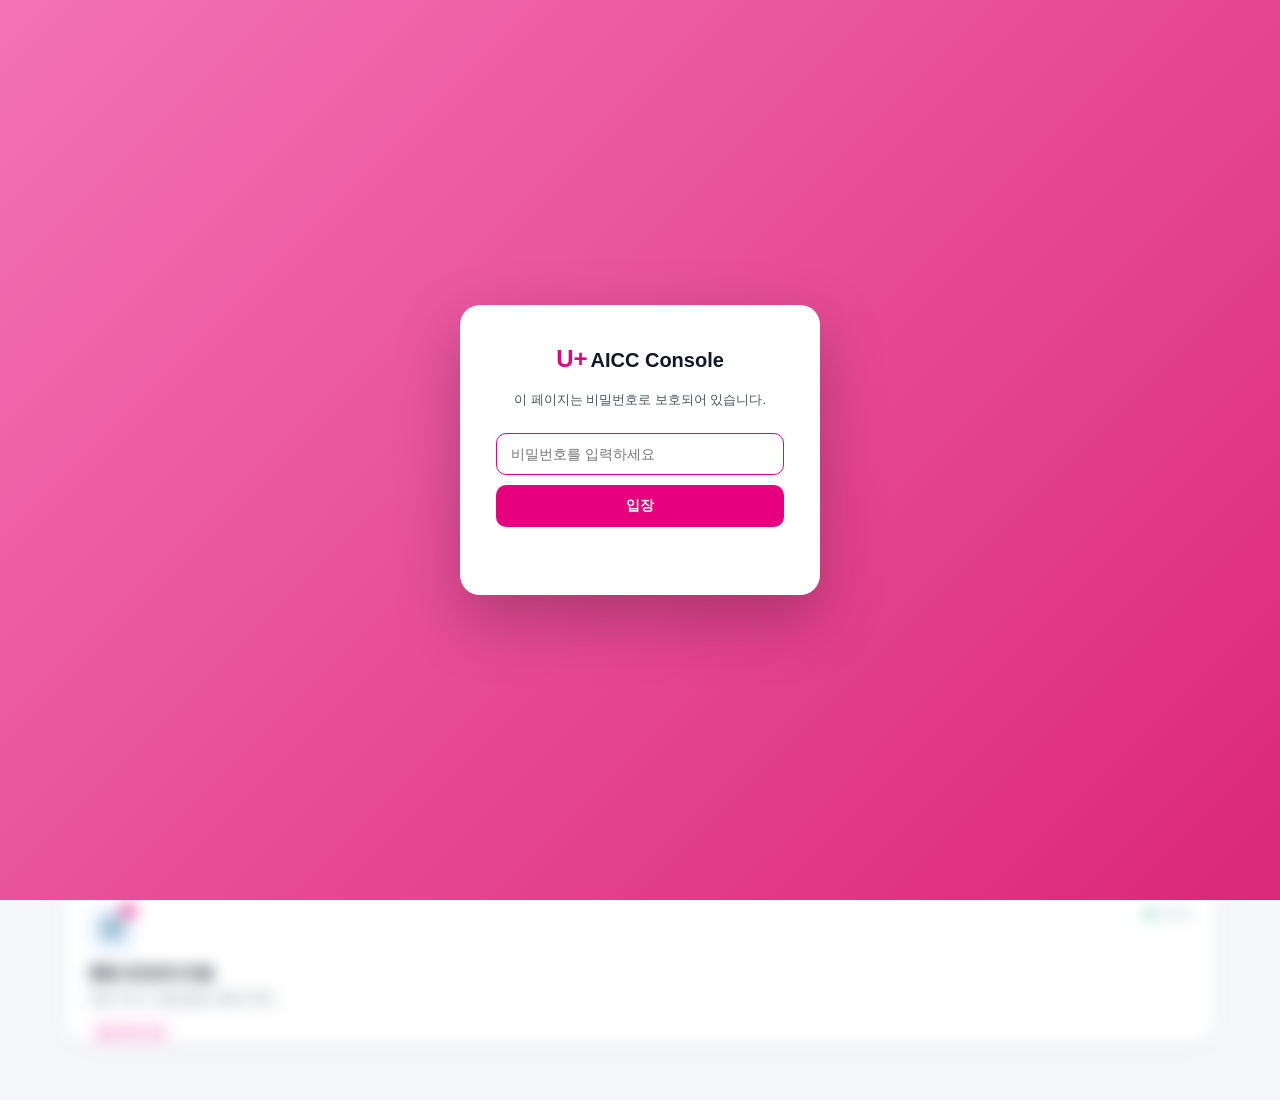
==== commit d54be622: "fix: Hover Preview 툴팁 표시 정상화 + 긴급 알림 기준 텍스트 정리" ====
--- a/index.html
+++ b/index.html
@@ -20,14 +20,13 @@
 <!-- GNB -->
 <nav class="gnb">
   <div class="gnb-left">
-    <div class="gnb-logo" onclick="location.reload()">
-      <span class="logo-uplus">U+</span><span class="logo-aicc">AICC Console</span>
-    </div>
     <div class="service-switcher" id="switcherBtn" onclick="toggleSwitcher()">
-      <span>서비스 전환</span>
+      <div class="gnb-logo">
+        <span class="logo-uplus">U+</span><span class="logo-aicc">AICC Console</span>
+      </div>
       <span class="switcher-arrow">▾</span>
       <div class="switcher-dropdown">
-        <div class="switcher-item active"><span class="status-dot green"></span> 상담 Advisor 포털</div>
+        <div class="switcher-item active"><span class="status-dot green"></span> 상담 어드바이저 포털</div>
         <div class="switcher-item"><span class="status-dot green"></span> AI AutoQA <span class="switcher-badge warning">⚠</span></div>
         <div class="switcher-item"><span class="status-dot green"></span> AI Insight</div>
         <div class="switcher-item"><span class="status-dot green"></span> AI 상담봇</div>
@@ -153,7 +152,7 @@
     <div class="bento-grid">
 
       <!-- Large: 상담 어드바이저 포털 (빈도 1위) — 6열 2행 -->
-      <div class="bento-card large active card-advisor" onclick="showToast('상담 어드바이저 포털로 이동합니다.')">
+      <div class="bento-card large active card-advisor tooltip-below" onclick="showToast('상담 어드바이저 포털로 이동합니다.')">
         <div class="card-header">
           <div class="card-icon-wrap">
             <div class="card-icon-bg">🎧</div>
@@ -189,11 +188,11 @@
             <button class="feedback-btn" onclick="event.stopPropagation();showToast('다음 추천에 반영됩니다.')">👎 별로</button>
           </div>
         </div>
-        <div class="card-tooltip"><strong>상담 어드바이저 포털</strong><br/>미확인 알림 5건<br/>오늘 상담 1,284건 처리 중</div>
+        <div class="card-tooltip"><strong>상담 어드바이저 포털</strong><br/>🔴 긴급 알림 5건<br/>오늘 상담 1,284건 처리 중</div>
       </div>
 
       <!-- Medium: AI AutoQA (WARNING) — 3열 1행 -->
-      <div class="bento-card medium active card-autoqa warning-card" onclick="showToast('AI AutoQA로 이동합니다.')">
+      <div class="bento-card medium active card-autoqa warning-card tooltip-below" onclick="showToast('AI AutoQA로 이동합니다.')">
         <div class="warning-overlay">⚠️</div>
         <div class="card-header">
           <div class="card-icon-wrap">
@@ -213,11 +212,11 @@
             <button class="feedback-btn" onclick="event.stopPropagation();showToast('피드백 감사합니다.')">👎</button>
           </div>
         </div>
-        <div class="card-tooltip"><strong>AI AutoQA</strong><br/>⚠️ 평균 품질 점수 20.6% 하락<br/>미확인 알림 2건</div>
-      </div>
-
-      <!-- Medium: AI Insight — 4열 1행 (AutoQA 옆, 합계 8열 → 나머지 4열은 다음 행) -->
-      <div class="bento-card medium active card-insight" onclick="showToast('AI Insight로 이동합니다.')">
+        <div class="card-tooltip"><strong>AI AutoQA</strong><br/>🔴 긴급 알림 2건<br/>⚠️ 평균 품질 점수 20.6% 하락</div>
+      </div>
+
+      <!-- Medium: AI Insight — 3열 1행 -->
+      <div class="bento-card medium active card-insight tooltip-below" onclick="showToast('AI Insight로 이동합니다.')">
         <div class="card-header">
           <div class="card-icon-wrap"><div class="card-icon-bg">📊</div></div>
           <div class="card-status"><span class="status-dot green"></span><span class="status-text">운영중</span></div>
@@ -233,7 +232,7 @@
             <button class="feedback-btn" onclick="event.stopPropagation();showToast('피드백 감사합니다.')">👎</button>
           </div>
         </div>
-        <div class="card-tooltip"><strong>AI Insight</strong><br/>주간 리포트 생성 완료<br/>미확인 알림 1건</div>
+        <div class="card-tooltip"><strong>AI Insight</strong><br/>🔴 긴급 알림 없음<br/>주간 리포트 생성 완료</div>
       </div>
 
       <!-- Wide: AI 상담봇 — 7열 1행 -->
@@ -253,7 +252,7 @@
             <button class="feedback-btn" onclick="event.stopPropagation();showToast('피드백 감사합니다.')">👎</button>
           </div>
         </div>
-        <div class="card-tooltip"><strong>AI 상담봇</strong><br/>시나리오 3건 수정 대기<br/>미확인 알림 없음</div>
+        <div class="card-tooltip"><strong>AI 상담봇</strong><br/>🔴 긴급 알림 없음<br/>시나리오 3건 수정 대기</div>
       </div>
 
       <!-- Ops: 통합 운영관리포털 — 5열 1행 -->
@@ -276,7 +275,7 @@
             <button class="feedback-btn" onclick="event.stopPropagation();showToast('피드백 감사합니다.')">👎</button>
           </div>
         </div>
-        <div class="card-tooltip"><strong>통합 운영관리포털</strong><br/>권한 승인 대기 1건<br/>미확인 알림 1건</div>
+        <div class="card-tooltip"><strong>통합 운영관리포털</strong><br/>🔴 긴급 알림 1건<br/>권한 승인 대기 1건</div>
       </div>
 
     </div>
--- a/style.css
+++ b/style.css
@@ -94,24 +94,24 @@
   width: 100%;
 }
 .gnb-left { display: flex; align-items: center; gap: 20px; }
-.gnb-logo { cursor: pointer; display: flex; align-items: center; gap: 3px; }
+.gnb-logo { display: flex; align-items: center; gap: 3px; }
 .logo-uplus { font-size: 18px; font-weight: 900; color: var(--uplus-magenta); letter-spacing: -0.5px; }
 .logo-aicc  { font-size: 16px; font-weight: 700; color: var(--text-primary); letter-spacing: -0.3px; }
 
-/* Service Switcher */
+/* Service Switcher (로고 = 스위처) */
 .service-switcher {
-  position: relative; display: flex; align-items: center; gap: 6px;
-  padding: 6px 14px; background: var(--bg-subtle);
-  border: 1px solid var(--border); border-radius: var(--radius-sm);
-  cursor: pointer; font-size: 13px; color: var(--text-secondary);
-  transition: all 0.2s; user-select: none;
-}
-.service-switcher:hover { background: var(--uplus-magenta-pale); border-color: var(--uplus-magenta); color: var(--uplus-magenta); }
-.switcher-arrow { font-size: 10px; transition: transform 0.2s; }
+  position: relative; display: flex; align-items: center; gap: 8px;
+  padding: 6px 12px; background: transparent;
+  border: 1px solid transparent; border-radius: var(--radius-sm);
+  cursor: pointer; transition: all 0.2s; user-select: none;
+}
+.service-switcher:hover { background: var(--uplus-magenta-pale); border-color: var(--uplus-magenta-border); }
+.service-switcher.open { background: var(--uplus-magenta-pale); border-color: var(--uplus-magenta-border); }
+.switcher-arrow { font-size: 11px; color: var(--text-muted); transition: transform 0.2s; }
 .service-switcher.open .switcher-arrow { transform: rotate(180deg); }
 .switcher-dropdown {
   display: none; position: absolute; top: calc(100% + 8px); left: 0;
-  min-width: 230px; background: #fff;
+  min-width: 240px; background: #fff;
   border: 1px solid var(--border); border-radius: var(--radius-md);
   box-shadow: var(--shadow); overflow: hidden; z-index: 300;
 }
@@ -366,7 +366,7 @@
   box-shadow: var(--shadow-card);
   cursor: pointer;
   transition: all 0.28s cubic-bezier(0.4,0,0.2,1);
-  overflow: hidden;
+  overflow: visible;
   display: flex; flex-direction: column;
 }
 
@@ -476,13 +476,27 @@
   background: var(--text-primary); color: white;
   border-radius: var(--radius-md); padding: 12px 16px;
   font-size: 12px; line-height: 1.7; white-space: nowrap;
-  box-shadow: var(--shadow); z-index: 50; pointer-events: none;
+  box-shadow: 0 8px 24px rgba(0,0,0,0.25); z-index: 400; pointer-events: none;
 }
 .card-tooltip::after {
   content: ''; position: absolute; top: 100%; left: 50%; transform: translateX(-50%);
   border: 6px solid transparent; border-top-color: var(--text-primary);
 }
-.bento-card.active:hover .card-tooltip { display: block; }
+.bento-card.active:hover { z-index: 100; }
+.bento-card.active:hover .card-tooltip { display: block; animation: tooltipFade 0.18s ease; }
+@keyframes tooltipFade {
+  from { opacity: 0; transform: translateX(-50%) translateY(4px); }
+  to   { opacity: 1; transform: translateX(-50%) translateY(0); }
+}
+
+/* 상단 행 카드: 툴팁을 카드 아래쪽에 표시 (상단 잘림 방지) */
+.bento-card.tooltip-below .card-tooltip {
+  bottom: auto; top: calc(100% + 10px);
+}
+.bento-card.tooltip-below .card-tooltip::after {
+  top: auto; bottom: 100%;
+  border-top-color: transparent; border-bottom-color: var(--text-primary);
+}
 
 /* ===== MODAL ===== */
 .modal-overlay {
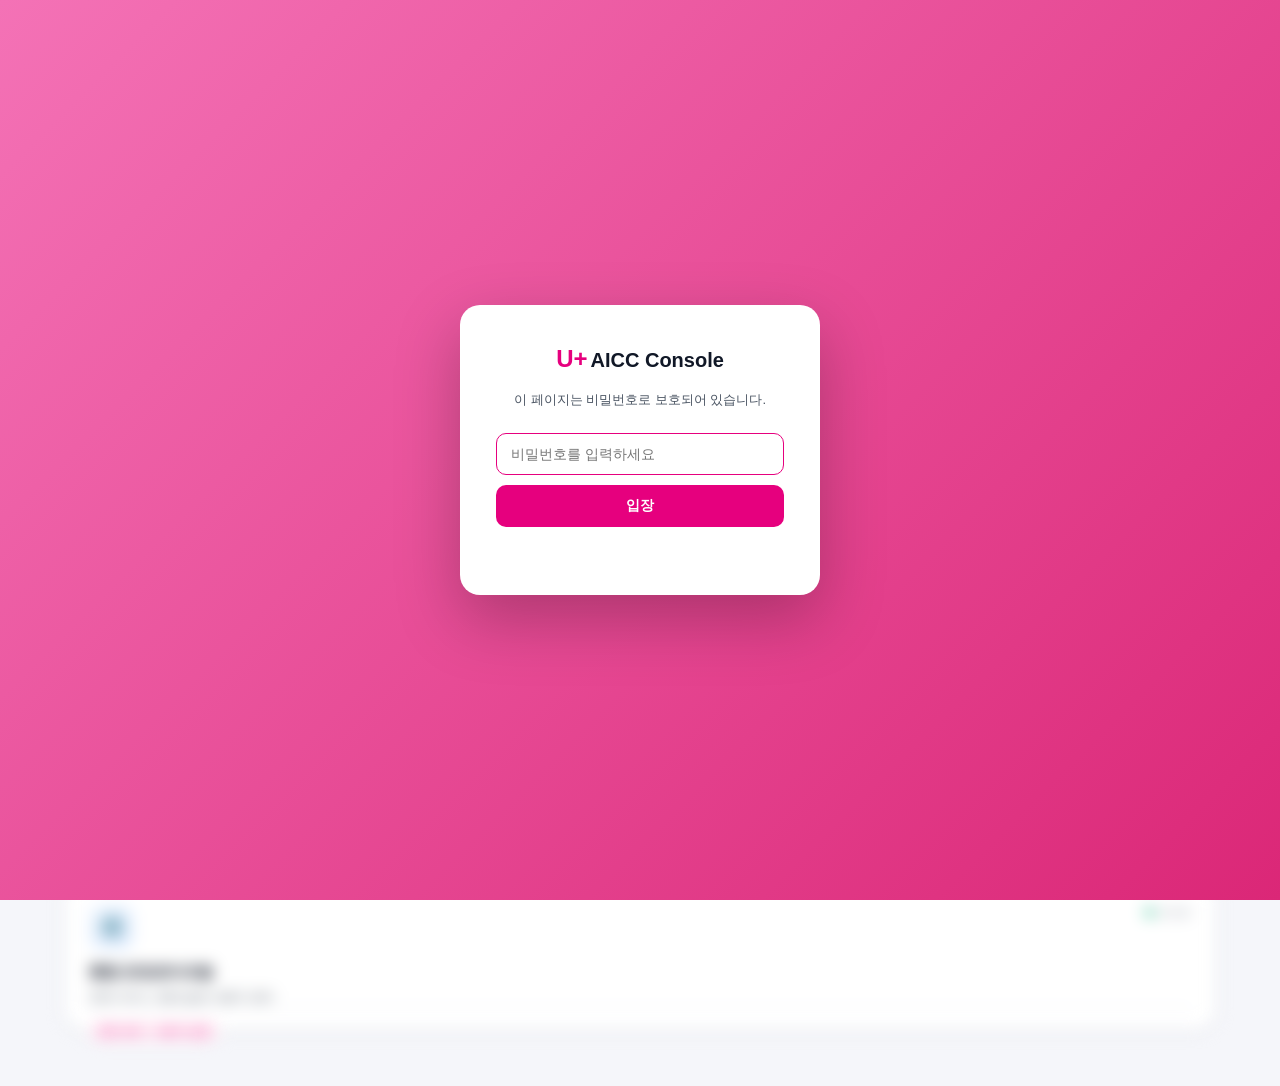
==== commit 0de8ca16: "feat: PRD v3.0 반영 - 피드백 제거, 서비스별 알림 제거(이상징후만), 긴급 배너, 툴팁 표시 수정" ====
--- a/index.html
+++ b/index.html
@@ -37,7 +37,7 @@
   <div class="gnb-right">
     <div class="gnb-icon-btn" title="알림">
       <span class="icon">🔔</span>
-      <span class="pulse-badge">9</span>
+      <span class="pulse-badge">1</span>
     </div>
     <div class="gnb-profile" onclick="toggleProfile()">
       <div class="avatar">김</div>
@@ -67,13 +67,9 @@
         <span class="role-badge">센터장</span>
         <span class="center-name">강남 고객센터</span>
       </div>
-      <!-- 알림 요약 — Hero 사용자 영역 하단 -->
-      <div class="hero-alerts">
-        <span class="alert-critical" onclick="showToast('긴급 알림 1건을 확인하세요.')">🔴 긴급 1건</span>
-        <span class="alert-divider">·</span>
-        <span class="alert-normal" onclick="showToast('일반 알림 5건이 있습니다.')">🟡 일반 5건</span>
-        <span class="alert-divider">·</span>
-        <span class="alert-info" onclick="showToast('참고 알림 3건이 있습니다.')">🔵 참고 3건</span>
+      <!-- 긴급 알림 배너 (조건부) -->
+      <div class="hero-critical" onclick="showToast('AI AutoQA 긴급 알림을 확인하세요.')">
+        🔴 <strong>AI AutoQA</strong> 긴급 알림 — 품질 점수 이상 감지 <span class="hero-critical-go">바로가기 ›</span>
       </div>
     </div>
     <div class="hero-right">
@@ -85,25 +81,20 @@
         <div class="stat-label">평균 품질</div>
         <div class="stat-value warning-text">62.3점</div>
       </div>
-      <div class="hero-stat">
-        <div class="stat-label">미처리 알림</div>
-        <div class="stat-value">9건</div>
-      </div>
     </div>
   </section>
 
-  <!-- 자주 찾는 메뉴 (AI 추천 5개 자동 표시) -->
+  <!-- 즐겨찾기 (AI 추천 5개 자동 표시) -->
   <section class="pinned-section">
     <div class="section-header">
-      <span class="section-title">🤍 자주 찾는 메뉴 <span style="font-size:11px;color:var(--uplus-magenta);font-weight:500;margin-left:6px;">AI 추천</span></span>
+      <span class="section-title">⭐ 즐겨찾기 <span class="ai-chip">AI 추천</span></span>
       <button class="btn-setting" onclick="openFavModal()">설정</button>
     </div>
     <div class="pinned-grid" id="pinnedGrid">
-      <!-- AI 추천 5개 자동 표시 -->
-      <div class="pinned-card" onclick="showToast('상담 Advisor › 대시보드로 이동합니다.')">
+      <div class="pinned-card" onclick="showToast('상담 어드바이저 › 대시보드로 이동합니다.')">
         <span class="pinned-icon">🎧</span>
         <div class="pinned-info">
-          <div class="pinned-service">상담 Advisor</div>
+          <div class="pinned-service">상담 어드바이저</div>
           <div class="pinned-menu">대시보드</div>
         </div>
       </div>
@@ -121,10 +112,10 @@
           <div class="pinned-menu">주간 리포트</div>
         </div>
       </div>
-      <div class="pinned-card" onclick="showToast('상담 Advisor › 상담 목록으로 이동합니다.')">
+      <div class="pinned-card" onclick="showToast('상담 어드바이저 › 상담 목록으로 이동합니다.')">
         <span class="pinned-icon">📋</span>
         <div class="pinned-info">
-          <div class="pinned-service">상담 Advisor</div>
+          <div class="pinned-service">상담 어드바이저</div>
           <div class="pinned-menu">상담 목록</div>
         </div>
       </div>
@@ -139,7 +130,7 @@
     <!-- AI 추천 넛지 -->
     <div class="nudge-card" id="nudgeCard">
       <span class="nudge-icon">💡</span>
-      <span class="nudge-text">AI가 사용 패턴을 분석해 <strong>'자주 찾는 메뉴'</strong>를 자동으로 추천했어요. 직접 변경하려면 설정을 눌러주세요.</span>
+      <span class="nudge-text">AI가 사용 패턴을 분석해 <strong>즐겨찾기</strong>를 자동으로 추천했어요. 직접 변경하려면 설정을 눌러주세요.</span>
       <button class="btn-nudge-accept" onclick="rejectNudge()">확인</button>
     </div>
   </section>
@@ -151,12 +142,11 @@
     </div>
     <div class="bento-grid">
 
-      <!-- Large: 상담 어드바이저 포털 (빈도 1위) — 6열 2행 -->
+      <!-- Large: 상담 어드바이저 포털 (빈도 1위) -->
       <div class="bento-card large active card-advisor tooltip-below" onclick="showToast('상담 어드바이저 포털로 이동합니다.')">
         <div class="card-header">
           <div class="card-icon-wrap">
             <div class="card-icon-bg">🎧</div>
-            <span class="pulse-badge">5</span>
           </div>
           <div class="card-status">
             <span class="status-dot green"></span>
@@ -183,21 +173,15 @@
         </div>
         <div class="card-footer">
           <span class="ai-label">🤖 AI 추천 — 자주 사용하는 서비스</span>
-          <div class="card-feedback">
-            <button class="feedback-btn" onclick="event.stopPropagation();showToast('추천 품질 개선에 반영됩니다.')">👍 도움됨</button>
-            <button class="feedback-btn" onclick="event.stopPropagation();showToast('다음 추천에 반영됩니다.')">👎 별로</button>
-          </div>
-        </div>
-        <div class="card-tooltip"><strong>상담 어드바이저 포털</strong><br/>🔴 긴급 알림 5건<br/>오늘 상담 1,284건 처리 중</div>
-      </div>
-
-      <!-- Medium: AI AutoQA (WARNING) — 3열 1행 -->
+        </div>
+        <div class="card-tooltip"><strong>상담 어드바이저 포털</strong><br/>오늘 상담 1,284건 처리 중<br/>이상 징후 없음</div>
+      </div>
+
+      <!-- Medium: AI AutoQA (이상 징후) -->
       <div class="bento-card medium active card-autoqa warning-card tooltip-below" onclick="showToast('AI AutoQA로 이동합니다.')">
-        <div class="warning-overlay">⚠️</div>
         <div class="card-header">
           <div class="card-icon-wrap">
             <div class="card-icon-bg">✅</div>
-            <span class="pulse-badge">2</span>
           </div>
           <div class="card-status"><span class="status-dot green"></span><span class="status-text">운영중</span></div>
         </div>
@@ -206,16 +190,12 @@
           <div class="card-desc">AI 기반 상담 품질 자동 평가</div>
         </div>
         <div class="card-footer">
-          <span class="ai-label warning-label">⚠️ 품질 점수 이상 감지</span>
-          <div class="card-feedback">
-            <button class="feedback-btn" onclick="event.stopPropagation();showToast('피드백 감사합니다.')">👍</button>
-            <button class="feedback-btn" onclick="event.stopPropagation();showToast('피드백 감사합니다.')">👎</button>
-          </div>
-        </div>
-        <div class="card-tooltip"><strong>AI AutoQA</strong><br/>🔴 긴급 알림 2건<br/>⚠️ 평균 품질 점수 20.6% 하락</div>
-      </div>
-
-      <!-- Medium: AI Insight — 3열 1행 -->
+          <span class="anomaly-badge">⚠️ 이상 징후 감지</span>
+        </div>
+        <div class="card-tooltip"><strong>AI AutoQA</strong><br/>⚠️ 평균 품질 점수 20.6% 하락<br/>이상 징후 감지됨</div>
+      </div>
+
+      <!-- Medium: AI Insight -->
       <div class="bento-card medium active card-insight tooltip-below" onclick="showToast('AI Insight로 이동합니다.')">
         <div class="card-header">
           <div class="card-icon-wrap"><div class="card-icon-bg">📊</div></div>
@@ -227,15 +207,11 @@
         </div>
         <div class="card-footer">
           <span class="ai-label">🤖 월요일 오전 추천</span>
-          <div class="card-feedback">
-            <button class="feedback-btn" onclick="event.stopPropagation();showToast('피드백 감사합니다.')">👍</button>
-            <button class="feedback-btn" onclick="event.stopPropagation();showToast('피드백 감사합니다.')">👎</button>
-          </div>
-        </div>
-        <div class="card-tooltip"><strong>AI Insight</strong><br/>🔴 긴급 알림 없음<br/>주간 리포트 생성 완료</div>
-      </div>
-
-      <!-- Wide: AI 상담봇 — 7열 1행 -->
+        </div>
+        <div class="card-tooltip"><strong>AI Insight</strong><br/>주간 리포트 생성 완료<br/>이상 징후 없음</div>
+      </div>
+
+      <!-- Wide: AI 상담봇 -->
       <div class="bento-card wide active card-bot" onclick="showToast('AI 상담봇으로 이동합니다.')">
         <div class="card-header">
           <div class="card-icon-wrap"><div class="card-icon-bg">🤖</div></div>
@@ -247,21 +223,14 @@
         </div>
         <div class="card-footer">
           <span class="ai-label">🤖 최근 사용</span>
-          <div class="card-feedback">
-            <button class="feedback-btn" onclick="event.stopPropagation();showToast('피드백 감사합니다.')">👍</button>
-            <button class="feedback-btn" onclick="event.stopPropagation();showToast('피드백 감사합니다.')">👎</button>
-          </div>
-        </div>
-        <div class="card-tooltip"><strong>AI 상담봇</strong><br/>🔴 긴급 알림 없음<br/>시나리오 3건 수정 대기</div>
-      </div>
-
-      <!-- Ops: 통합 운영관리포털 — 5열 1행 -->
+        </div>
+        <div class="card-tooltip"><strong>AI 상담봇</strong><br/>시나리오 3건 수정 대기<br/>이상 징후 없음</div>
+      </div>
+
+      <!-- Ops: 통합 운영관리포털 -->
       <div class="bento-card ops active card-ops" onclick="showToast('통합 운영관리포털로 이동합니다.')">
         <div class="card-header">
-          <div class="card-icon-wrap">
-            <div class="card-icon-bg">⚙️</div>
-            <span class="pulse-badge">1</span>
-          </div>
+          <div class="card-icon-wrap"><div class="card-icon-bg">⚙️</div></div>
           <div class="card-status"><span class="status-dot green"></span><span class="status-text">운영중</span></div>
         </div>
         <div class="card-body">
@@ -269,31 +238,27 @@
           <div class="card-desc">전체 서비스 권한·설정·사용자 관리</div>
         </div>
         <div class="card-footer">
-          <span class="ai-label">승인 대기 1건</span>
-          <div class="card-feedback">
-            <button class="feedback-btn" onclick="event.stopPropagation();showToast('피드백 감사합니다.')">👍</button>
-            <button class="feedback-btn" onclick="event.stopPropagation();showToast('피드백 감사합니다.')">👎</button>
-          </div>
-        </div>
-        <div class="card-tooltip"><strong>통합 운영관리포털</strong><br/>🔴 긴급 알림 1건<br/>권한 승인 대기 1건</div>
+          <span class="ai-label">권한 관리 · 사용자 설정</span>
+        </div>
+        <div class="card-tooltip"><strong>통합 운영관리포털</strong><br/>권한 승인 대기 1건<br/>이상 징후 없음</div>
       </div>
 
     </div>
   </section>
 </main>
 
-<!-- 자주 찾는 메뉴 설정 모달 -->
+<!-- 즐겨찾기 설정 모달 -->
 <div class="modal-overlay" id="favModal" onclick="closeFavModal(event)">
   <div class="modal">
     <div class="modal-header">
-      <h2 class="modal-title">🤍 자주 찾는 메뉴 설정</h2>
+      <h2 class="modal-title">⭐ 즐겨찾기 설정</h2>
       <button class="modal-close" onclick="closeFavModalDirect()">✕</button>
     </div>
     <p class="modal-desc">자주 사용하는 서비스와 메뉴를 최대 5개 선택하세요. AI가 사용 패턴을 분석해 자동 추천도 제공합니다.</p>
     <div class="modal-list">
       <div class="modal-service-item">
         <label class="modal-checkbox-label">
-          <input type="checkbox" checked onchange="updateFavCount()"/> 🎧 상담 Advisor 포털
+          <input type="checkbox" checked onchange="updateFavCount()"/> 🎧 상담 어드바이저 포털
         </label>
         <select class="modal-menu-select">
           <option>대시보드</option><option>상담 목록</option><option>모니터링</option>
@@ -317,7 +282,7 @@
       </div>
       <div class="modal-service-item">
         <label class="modal-checkbox-label">
-          <input type="checkbox" checked onchange="updateFavCount()"/> 📋 상담 Advisor › 상담 목록
+          <input type="checkbox" checked onchange="updateFavCount()"/> 📋 상담 어드바이저 › 상담 목록
         </label>
         <select class="modal-menu-select">
           <option>상담 목록</option><option>오늘 상담</option>
--- a/style.css
+++ b/style.css
@@ -62,7 +62,6 @@
   background: var(--bg);
   min-height: 100vh;
   color: var(--text-primary);
-  overflow-x: hidden;
 }
 
 /* ===== ANOMALY BANNER ===== */
@@ -239,18 +238,19 @@
 }
 .center-name { font-size: 13px; color: rgba(255,255,255,0.75); }
 
-/* 알림 요약 — Hero 하단 */
-.hero-alerts {
-  display: flex; align-items: center; gap: 8px; font-size: 13px;
-  margin-top: 4px;
-}
-.alert-critical { color: #fca5a5; font-weight: 600; cursor: pointer; transition: color 0.2s; }
-.alert-critical:hover { color: white; }
-.alert-normal   { color: #fde68a; font-weight: 600; cursor: pointer; transition: color 0.2s; }
-.alert-normal:hover { color: white; }
-.alert-info     { color: #bfdbfe; font-weight: 600; cursor: pointer; transition: color 0.2s; }
-.alert-info:hover { color: white; }
-.alert-divider  { color: rgba(255,255,255,0.3); }
+/* 긴급 알림 배너 — Hero 하단 (조건부) */
+.hero-critical {
+  display: inline-flex; align-items: center; gap: 6px;
+  margin-top: 6px; padding: 8px 14px;
+  background: rgba(255,255,255,0.16);
+  border: 1px solid rgba(255,255,255,0.3);
+  border-radius: var(--radius-sm);
+  font-size: 13px; color: white; cursor: pointer;
+  transition: background 0.2s;
+}
+.hero-critical:hover { background: rgba(255,255,255,0.26); }
+.hero-critical strong { font-weight: 700; }
+.hero-critical-go { font-size: 12px; opacity: 0.85; margin-left: 4px; }
 
 .hero-right { display: flex; gap: 16px; position: relative; z-index: 1; flex-shrink: 0; }
 .hero-stat {
@@ -344,8 +344,7 @@
 .bento-grid {
   display: grid;
   grid-template-columns: repeat(12, 1fr);
-  /* 좌우 여백 128px(64×2), 갭 11×16px 제외한 1열 너비 × 비율 */
-  grid-auto-rows: calc((100vw - 128px - 11 * 16px) / 12 * 2.0);
+  grid-auto-rows: 150px;
   gap: 16px;
   width: 100%;
 }
@@ -456,15 +455,20 @@
 }
 .warning-label { color: var(--yellow); background: var(--yellow-light); }
 
-/* AI 피드백 — hover 시에만 노출 */
-.card-feedback { display: flex; gap: 4px; opacity: 0; transition: opacity 0.2s; }
-.bento-card:hover .card-feedback { opacity: 1; }
-.feedback-btn {
-  background: var(--bg-subtle); border: 1px solid var(--border);
-  border-radius: var(--radius-sm); padding: 3px 8px;
-  font-size: 11px; cursor: pointer; color: var(--text-muted); transition: all 0.2s;
-}
-.feedback-btn:hover { background: var(--uplus-magenta-pale); border-color: var(--uplus-magenta); color: var(--uplus-magenta); }
+/* 이상 징후 Badge (카드 footer) */
+.anomaly-badge {
+  font-size: 11px; font-weight: 600; color: var(--yellow);
+  background: var(--yellow-light);
+  border: 1px solid #fcd34d;
+  padding: 3px 8px; border-radius: 20px;
+}
+
+/* 섹션 타이틀 AI 추천 chip */
+.ai-chip {
+  font-size: 11px; color: var(--uplus-magenta); font-weight: 500;
+  margin-left: 6px; background: var(--uplus-magenta-pale);
+  padding: 2px 8px; border-radius: 20px;
+}
 
 /* Warning overlay */
 .warning-overlay { position: absolute; top: 16px; right: 56px; font-size: 16px; opacity: 0.85; }
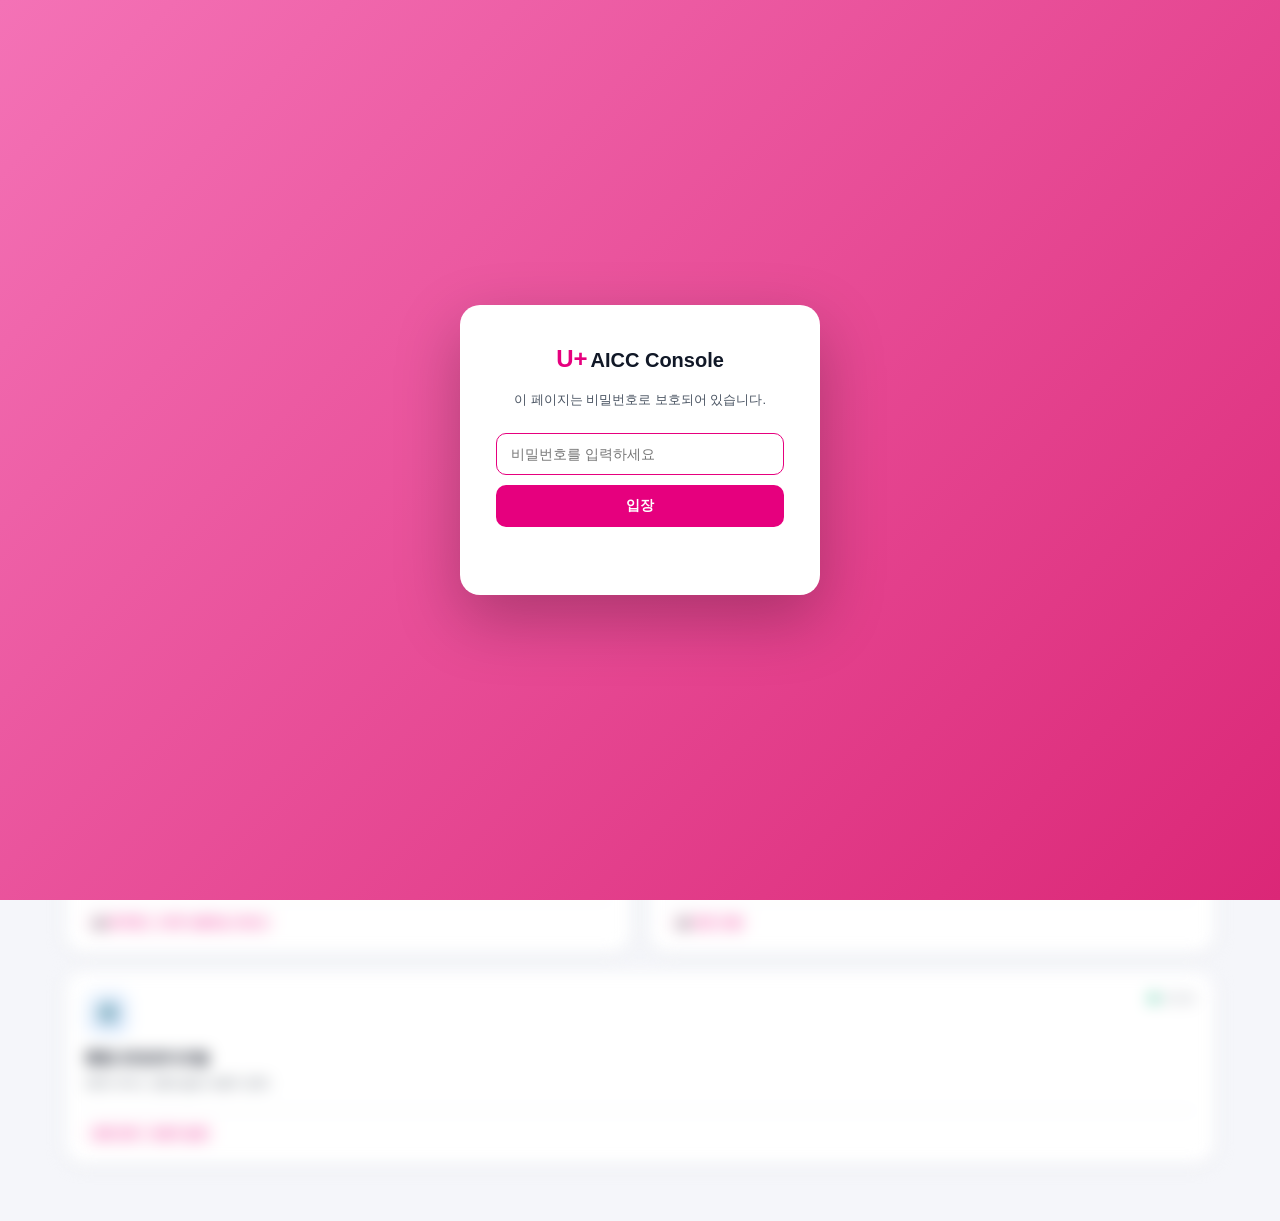
==== commit 2ae0a30d: "feat: AICC Funnel 분석 화면 신규 추가 (퍼널 시각화 + AI 인사이트 카드 + 드릴다운)" ====
--- a/index.html
+++ b/index.html
@@ -28,9 +28,10 @@
       <div class="switcher-dropdown">
         <div class="switcher-item active"><span class="status-dot green"></span> 상담 어드바이저 포털</div>
         <div class="switcher-item"><span class="status-dot green"></span> AI AutoQA <span class="switcher-badge warning">⚠</span></div>
-        <div class="switcher-item"><span class="status-dot green"></span> AI Insight</div>
+        <div class="switcher-item"><span class="status-dot green"></span> AI VoiceToAction</div>
         <div class="switcher-item"><span class="status-dot green"></span> AI 상담봇</div>
         <div class="switcher-item"><span class="status-dot green"></span> 통합 운영관리포털</div>
+        <div class="switcher-item" onclick="location.href='funnel.html'"><span class="status-dot green"></span> AICC Funnel</div>
       </div>
     </div>
   </div>
@@ -105,10 +106,10 @@
           <div class="pinned-menu">오늘 평가 현황</div>
         </div>
       </div>
-      <div class="pinned-card" onclick="showToast('AI Insight › 주간 리포트로 이동합니다.')">
+      <div class="pinned-card" onclick="showToast('AI VoiceToAction › 주간 리포트로 이동합니다.')">
         <span class="pinned-icon">📊</span>
         <div class="pinned-info">
-          <div class="pinned-service">AI Insight</div>
+          <div class="pinned-service">AI VoiceToAction</div>
           <div class="pinned-menu">주간 리포트</div>
         </div>
       </div>
@@ -195,20 +196,20 @@
         <div class="card-tooltip"><strong>AI AutoQA</strong><br/>⚠️ 평균 품질 점수 20.6% 하락<br/>이상 징후 감지됨</div>
       </div>
 
-      <!-- Medium: AI Insight -->
-      <div class="bento-card medium active card-insight tooltip-below" onclick="showToast('AI Insight로 이동합니다.')">
+      <!-- Medium: AI VoiceToAction -->
+      <div class="bento-card medium active card-insight tooltip-below" onclick="showToast('AI VoiceToAction으로 이동합니다.')">
         <div class="card-header">
           <div class="card-icon-wrap"><div class="card-icon-bg">📊</div></div>
           <div class="card-status"><span class="status-dot green"></span><span class="status-text">운영중</span></div>
         </div>
         <div class="card-body">
-          <div class="card-title">AI Insight</div>
+          <div class="card-title">AI VoiceToAction</div>
           <div class="card-desc">상담 데이터 분석 및 리포팅</div>
         </div>
         <div class="card-footer">
           <span class="ai-label">🤖 월요일 오전 추천</span>
         </div>
-        <div class="card-tooltip"><strong>AI Insight</strong><br/>주간 리포트 생성 완료<br/>이상 징후 없음</div>
+        <div class="card-tooltip"><strong>AI VoiceToAction</strong><br/>주간 리포트 생성 완료<br/>이상 징후 없음</div>
       </div>
 
       <!-- Wide: AI 상담봇 -->
@@ -274,7 +275,7 @@
       </div>
       <div class="modal-service-item">
         <label class="modal-checkbox-label">
-          <input type="checkbox" checked onchange="updateFavCount()"/> 📊 AI Insight
+          <input type="checkbox" checked onchange="updateFavCount()"/> 📊 AI VoiceToAction
         </label>
         <select class="modal-menu-select">
           <option>주간 리포트</option><option>월간 리포트</option><option>실시간 현황</option>
--- a/style.css
+++ b/style.css
@@ -173,9 +173,9 @@
 
 /* Pulse Badge */
 .pulse-badge {
-  position: absolute; top: -4px; right: -4px;
-  min-width: 18px; height: 18px;
-  background: var(--uplus-magenta); border-radius: 9px;
+  position: absolute; top: 0; right: 0;
+  min-width: 16px; height: 16px;
+  background: var(--uplus-magenta); border-radius: 8px;
   font-size: 10px; font-weight: 700; color: white;
   display: flex; align-items: center; justify-content: center;
   padding: 0 4px; border: 2px solid #fff;
@@ -344,7 +344,7 @@
 .bento-grid {
   display: grid;
   grid-template-columns: repeat(12, 1fr);
-  grid-auto-rows: 150px;
+  grid-auto-rows: 195px;
   gap: 16px;
   width: 100%;
 }
@@ -361,11 +361,11 @@
 .bento-card {
   position: relative;
   background: white; border: 1px solid var(--border);
-  border-radius: var(--radius-xl); padding: 24px;
+  border-radius: var(--radius-xl); padding: 20px;
   box-shadow: var(--shadow-card);
   cursor: pointer;
   transition: all 0.28s cubic-bezier(0.4,0,0.2,1);
-  overflow: visible;
+  overflow: hidden;
   display: flex; flex-direction: column;
 }
 
@@ -381,6 +381,7 @@
   transform: translateY(-5px);
   box-shadow: var(--shadow-hover);
   border-color: var(--border-hover);
+  overflow: visible;
 }
 
 /* 서비스별 컬러 */
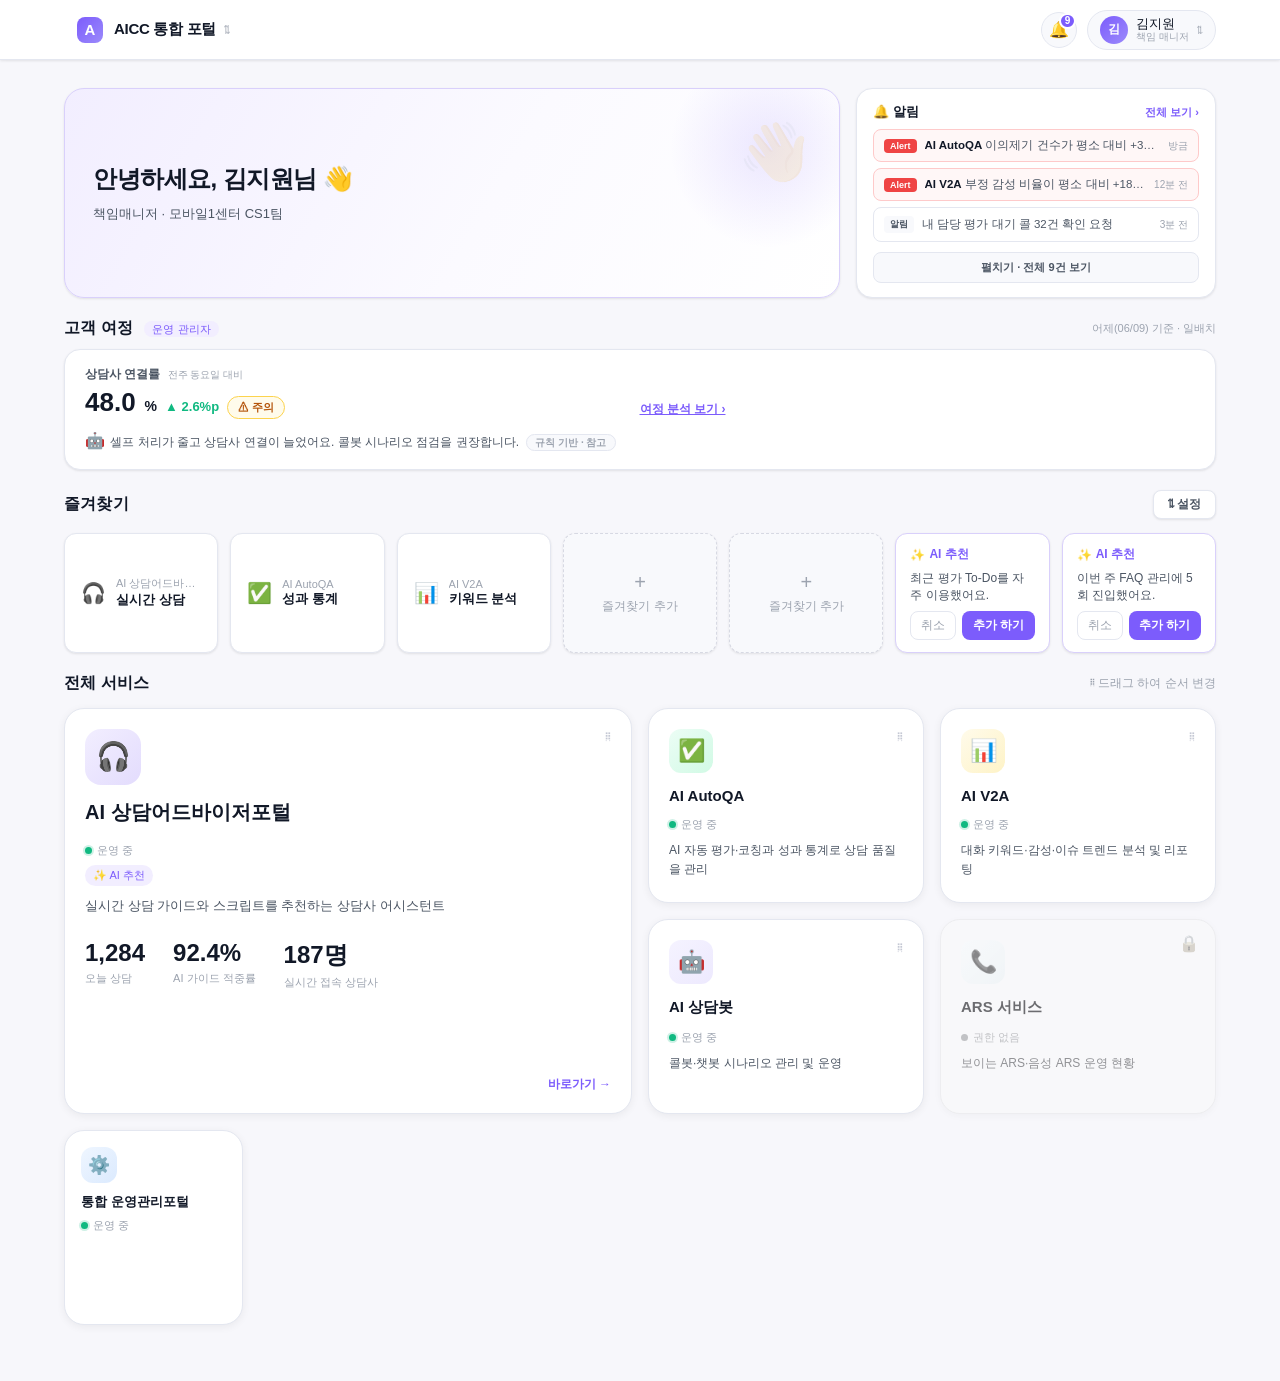
==== commit 07a48a5e: "고객여정 신호: 2줄 스트립 고도화 (Route 아이콘, 주의 Badge, 인사이트 간소화, 전일 기준 표기, 밑줄 링크, 폰트 컬러 정리)" ====
--- a/index.html
+++ b/index.html
@@ -3,51 +3,44 @@
 <head>
   <meta charset="UTF-8" />
   <meta name="viewport" content="width=device-width, initial-scale=1.0" />
-  <title>U+AICC Console</title>
+  <title>AICC 통합 포털</title>
   <link rel="stylesheet" href="style.css" />
-  <script src="gate.js"></script>
 </head>
 <body>
 
-<!-- 이상 징후 CRITICAL 배너 -->
-<div class="anomaly-banner" id="anomalyBanner">
-  <span class="anomaly-icon">⚠️</span>
-  <span class="anomaly-text"><strong>AI AutoQA</strong> 이상 감지 — 평균 품질 점수 평소 대비 <strong>20.6% 하락</strong></span>
-  <a href="#" class="anomaly-link">상세 보기</a>
-  <button class="anomaly-close" onclick="document.getElementById('anomalyBanner').style.display='none'">✕</button>
-</div>
-
-<!-- GNB -->
+<!-- GNB (고정) -->
 <nav class="gnb">
   <div class="gnb-left">
     <div class="service-switcher" id="switcherBtn" onclick="toggleSwitcher()">
       <div class="gnb-logo">
-        <span class="logo-uplus">U+</span><span class="logo-aicc">AICC Console</span>
-      </div>
-      <span class="switcher-arrow">▾</span>
+        <span class="logo-mark">A</span><span class="logo-aicc">AICC 통합 포털</span>
+      </div>
+      <span class="switcher-arrow">⇅</span>
       <div class="switcher-dropdown">
-        <div class="switcher-item active"><span class="status-dot green"></span> 상담 어드바이저 포털</div>
-        <div class="switcher-item"><span class="status-dot green"></span> AI AutoQA <span class="switcher-badge warning">⚠</span></div>
-        <div class="switcher-item"><span class="status-dot green"></span> AI VoiceToAction</div>
+        <div class="switcher-item active"><span class="status-dot green"></span> AI 상담어드바이저포털</div>
+        <div class="switcher-item"><span class="status-dot green"></span> AI AutoQA</div>
+        <div class="switcher-item"><span class="status-dot green"></span> AI V2A</div>
         <div class="switcher-item"><span class="status-dot green"></span> AI 상담봇</div>
         <div class="switcher-item"><span class="status-dot green"></span> 통합 운영관리포털</div>
-        <div class="switcher-item" onclick="location.href='funnel.html'"><span class="status-dot green"></span> AICC Funnel</div>
       </div>
     </div>
   </div>
   <div class="gnb-right">
-    <div class="gnb-icon-btn" title="알림">
+    <div class="gnb-icon-btn" title="알림" onclick="showToast('알림 게시판으로 이동합니다.')">
       <span class="icon">🔔</span>
-      <span class="pulse-badge">1</span>
+      <span class="pulse-badge">9</span>
     </div>
     <div class="gnb-profile" onclick="toggleProfile()">
       <div class="avatar">김</div>
-      <span class="profile-name">김유플</span>
-      <span class="profile-arrow">▾</span>
+      <div class="profile-text">
+        <span class="profile-name">김지원</span>
+        <span class="profile-role-sm">책임 매니저</span>
+      </div>
+      <span class="profile-arrow">⇅</span>
       <div class="profile-dropdown">
         <div class="profile-info">
-          <div class="profile-name-full">김유플</div>
-          <div class="profile-role">센터장 · 강남 고객센터</div>
+          <div class="profile-name-full">김지원</div>
+          <div class="profile-role">책임매니저 · 모바일1센터 CS1팀</div>
         </div>
         <hr class="dropdown-divider"/>
         <div class="dropdown-item">설정</div>
@@ -60,188 +53,182 @@
 <!-- 메인 콘텐츠 -->
 <main class="main-content">
 
-  <!-- Hero -->
-  <section class="hero">
-    <div class="hero-left">
-      <h1 class="hero-greeting">안녕하세요, 김유플님 👋</h1>
-      <div class="hero-meta">
-        <span class="role-badge">센터장</span>
-        <span class="center-name">강남 고객센터</span>
-      </div>
-      <!-- 긴급 알림 배너 (조건부) -->
-      <div class="hero-critical" onclick="showToast('AI AutoQA 긴급 알림을 확인하세요.')">
-        🔴 <strong>AI AutoQA</strong> 긴급 알림 — 품질 점수 이상 감지 <span class="hero-critical-go">바로가기 ›</span>
-      </div>
-    </div>
-    <div class="hero-right">
-      <div class="hero-stat">
-        <div class="stat-label">오늘 상담</div>
-        <div class="stat-value">1,284건</div>
-      </div>
-      <div class="hero-stat">
-        <div class="stat-label">평균 품질</div>
-        <div class="stat-value warning-text">62.3점</div>
-      </div>
+  <!-- Hero 카드 + 통합 알림 (상단 공통 행) -->
+  <div class="hero-row">
+    <section class="hero-card">
+      <div class="hero-card-main">
+        <h1 class="hero-greeting">안녕하세요, 김지원님 👋</h1>
+        <p class="hero-sub">책임매니저 · 모바일1센터 CS1팀</p>
+      </div>
+      <div class="hero-deco"></div>
+    </section>
+
+    <!-- 통합 알림 영역 (이상알림 + 서비스 알림) -->
+    <aside class="notif-panel">
+      <div class="notif-head">
+        <span class="notif-title">🔔 알림</span>
+        <span class="notif-more" onclick="showToast('알림 게시판으로 이동합니다.')">전체 보기 ›</span>
+      </div>
+      <div class="notif-list">
+        <div class="notif-item alert" onclick="showToast('알림 게시판으로 이동합니다.')">
+          <span class="ni-tag alert">Alert</span>
+          <span class="ni-text"><strong>AI AutoQA</strong> 이의제기 건수가 평소 대비 +34% 급증</span>
+          <span class="ni-time">방금</span>
+        </div>
+        <div class="notif-item alert" onclick="showToast('알림 게시판으로 이동합니다.')">
+          <span class="ni-tag alert">Alert</span>
+          <span class="ni-text"><strong>AI V2A</strong> 부정 감성 비율이 평소 대비 +18% 상승</span>
+          <span class="ni-time">12분 전</span>
+        </div>
+        <div class="notif-item" onclick="showToast('알림 게시판으로 이동합니다.')">
+          <span class="ni-tag">알림</span>
+          <span class="ni-text">내 담당 평가 대기 콜 32건 확인 요청</span>
+          <span class="ni-time">3분 전</span>
+        </div>
+      </div>
+      <button class="notif-expand" onclick="showToast('알림 게시판으로 이동합니다.')">펼치기 · 전체 9건 보기</button>
+    </aside>
+  </div>
+
+  <!-- 고객 여정 최소 신호 (운영 관리자 전용 슬림 스트립) -->
+  <section class="digest-strip">
+    <div class="digest-head">
+      <span class="section-title">고객 여정 <span class="ai-chip">운영 관리자</span></span>
+      <span class="funnel-updated">어제(06/09) 기준 · 일배치</span>
+    </div>
+    <div class="digest-card" onclick="location.href='funnel.html'">
+      <div class="digest-left">
+        <div class="dg-label">상담사 연결률 <span class="dg-sub">전주 동요일 대비</span></div>
+        <div class="dg-value">48.0<small>%</small> <span class="dg-trend up bad">▲ 2.6%p</span> <span class="dg-flag warn">⚠ 주의</span></div>
+        <div class="digest-insight"><span class="fi-icon">🤖</span> <span>셀프 처리가 줄고 상담사 연결이 늘었어요. 콜봇 시나리오 점검을 권장합니다.</span> <span class="fi-label">규칙 기반 · 참고</span></div>
+      </div>
+      <span class="digest-link">여정 분석 보기 ›</span>
     </div>
   </section>
 
-  <!-- 즐겨찾기 (AI 추천 5개 자동 표시) -->
+  <!-- 즐겨찾기 -->
   <section class="pinned-section">
     <div class="section-header">
-      <span class="section-title">⭐ 즐겨찾기 <span class="ai-chip">AI 추천</span></span>
-      <button class="btn-setting" onclick="openFavModal()">설정</button>
+      <span class="section-title">즐겨찾기</span>
+      <button class="btn-setting" onclick="openFavModal()">⇅ 설정</button>
     </div>
     <div class="pinned-grid" id="pinnedGrid">
-      <div class="pinned-card" onclick="showToast('상담 어드바이저 › 대시보드로 이동합니다.')">
+      <div class="pinned-card" onclick="showToast('AI 상담어드바이저포털 › 실시간 상담으로 이동합니다.')">
         <span class="pinned-icon">🎧</span>
-        <div class="pinned-info">
-          <div class="pinned-service">상담 어드바이저</div>
-          <div class="pinned-menu">대시보드</div>
-        </div>
-      </div>
-      <div class="pinned-card" onclick="showToast('AI AutoQA › 오늘 평가 현황으로 이동합니다.')">
+        <div class="pinned-info"><div class="pinned-service">AI 상담어드바이저포털</div><div class="pinned-menu">실시간 상담</div></div>
+      </div>
+      <div class="pinned-card" onclick="showToast('AI AutoQA › 성과 통계로 이동합니다.')">
         <span class="pinned-icon">✅</span>
-        <div class="pinned-info">
-          <div class="pinned-service">AI AutoQA</div>
-          <div class="pinned-menu">오늘 평가 현황</div>
-        </div>
-      </div>
-      <div class="pinned-card" onclick="showToast('AI VoiceToAction › 주간 리포트로 이동합니다.')">
+        <div class="pinned-info"><div class="pinned-service">AI AutoQA</div><div class="pinned-menu">성과 통계</div></div>
+      </div>
+      <div class="pinned-card" onclick="showToast('AI V2A › 키워드 분석으로 이동합니다.')">
         <span class="pinned-icon">📊</span>
-        <div class="pinned-info">
-          <div class="pinned-service">AI VoiceToAction</div>
-          <div class="pinned-menu">주간 리포트</div>
-        </div>
-      </div>
-      <div class="pinned-card" onclick="showToast('상담 어드바이저 › 상담 목록으로 이동합니다.')">
-        <span class="pinned-icon">📋</span>
-        <div class="pinned-info">
-          <div class="pinned-service">상담 어드바이저</div>
-          <div class="pinned-menu">상담 목록</div>
-        </div>
-      </div>
-      <div class="pinned-card" onclick="showToast('통합 운영관리포털 › 사용자 관리로 이동합니다.')">
-        <span class="pinned-icon">⚙️</span>
-        <div class="pinned-info">
-          <div class="pinned-service">운영관리포털</div>
-          <div class="pinned-menu">사용자 관리</div>
-        </div>
-      </div>
-    </div>
-    <!-- AI 추천 넛지 -->
-    <div class="nudge-card" id="nudgeCard">
-      <span class="nudge-icon">💡</span>
-      <span class="nudge-text">AI가 사용 패턴을 분석해 <strong>즐겨찾기</strong>를 자동으로 추천했어요. 직접 변경하려면 설정을 눌러주세요.</span>
-      <button class="btn-nudge-accept" onclick="rejectNudge()">확인</button>
+        <div class="pinned-info"><div class="pinned-service">AI V2A</div><div class="pinned-menu">키워드 분석</div></div>
+      </div>
+      <div class="pinned-card empty" onclick="openFavModal()"><span class="pinned-add">+</span><span class="empty-text">즐겨찾기 추가</span></div>
+      <div class="pinned-card empty" onclick="openFavModal()"><span class="pinned-add">+</span><span class="empty-text">즐겨찾기 추가</span></div>
+      <div class="reco-card">
+        <div class="reco-head"><span class="reco-spark">✨</span> AI 추천</div>
+        <div class="reco-text">최근 평가 To-Do를 자주 이용했어요.</div>
+        <div class="reco-btns"><button class="reco-cancel" onclick="dismissReco(this)">취소</button><button class="reco-add" onclick="addReco(this,'평가 To-Do')">추가 하기</button></div>
+      </div>
+      <div class="reco-card">
+        <div class="reco-head"><span class="reco-spark">✨</span> AI 추천</div>
+        <div class="reco-text">이번 주 FAQ 관리에 5회 진입했어요.</div>
+        <div class="reco-btns"><button class="reco-cancel" onclick="dismissReco(this)">취소</button><button class="reco-add" onclick="addReco(this,'FAQ 관리')">추가 하기</button></div>
+      </div>
     </div>
   </section>
 
-  <!-- Bento Grid -->
+  <!-- 전체 서비스 -->
   <section class="bento-section">
     <div class="section-header">
-      <span class="section-title">🗂 전체 서비스</span>
+      <span class="section-title">전체 서비스</span>
+      <span class="drag-hint">⠿ 드래그 하여 순서 변경</span>
     </div>
     <div class="bento-grid">
 
-      <!-- Large: 상담 어드바이저 포털 (빈도 1위) -->
-      <div class="bento-card large active card-advisor tooltip-below" onclick="showToast('상담 어드바이저 포털로 이동합니다.')">
-        <div class="card-header">
-          <div class="card-icon-wrap">
-            <div class="card-icon-bg">🎧</div>
+      <!-- Large: AI 상담어드바이저포털 -->
+      <div class="bento-card large active card-advisor" onclick="showToast('AI 상담어드바이저포털로 이동합니다.')">
+        <div class="card-header">
+          <div class="card-icon-wrap"><div class="card-icon-bg">🎧</div></div>
+          <span class="card-grip">⠿</span>
+        </div>
+        <div class="card-body">
+          <div class="card-title">AI 상담어드바이저포털</div>
+          <div class="card-status"><span class="status-dot green"></span><span class="status-text">운영 중</span></div>
+          <span class="ai-label">✨ AI 추천</span>
+          <div class="card-desc">실시간 상담 가이드와 스크립트를 추천하는 상담사 어시스턴트</div>
+          <div class="card-stats">
+            <div class="card-stat-item"><div class="card-stat-value">1,284</div><div class="card-stat-label">오늘 상담</div></div>
+            <div class="card-stat-item"><div class="card-stat-value">92.4%</div><div class="card-stat-label">AI 가이드 적중률</div></div>
+            <div class="card-stat-item"><div class="card-stat-value">187명</div><div class="card-stat-label">실시간 접속 상담사</div></div>
           </div>
-          <div class="card-status">
-            <span class="status-dot green"></span>
-            <span class="status-text">운영중</span>
-          </div>
-        </div>
-        <div class="card-body">
-          <div class="card-title">상담 어드바이저 포털</div>
-          <div class="card-desc">실시간 상담 운영 및 상담사 업무 관리. 상담 현황과 품질 모니터링을 한눈에 확인하세요.</div>
-          <div class="card-stats">
-            <div class="card-stat-item">
-              <div class="card-stat-label">오늘 상담</div>
-              <div class="card-stat-value">1,284</div>
-            </div>
-            <div class="card-stat-item">
-              <div class="card-stat-label">처리율</div>
-              <div class="card-stat-value">94.2%</div>
-            </div>
-            <div class="card-stat-item">
-              <div class="card-stat-label">평균 응대</div>
-              <div class="card-stat-value">3분 12초</div>
-            </div>
-          </div>
-        </div>
-        <div class="card-footer">
-          <span class="ai-label">🤖 AI 추천 — 자주 사용하는 서비스</span>
-        </div>
-        <div class="card-tooltip"><strong>상담 어드바이저 포털</strong><br/>오늘 상담 1,284건 처리 중<br/>이상 징후 없음</div>
-      </div>
-
-      <!-- Medium: AI AutoQA (이상 징후) -->
-      <div class="bento-card medium active card-autoqa warning-card tooltip-below" onclick="showToast('AI AutoQA로 이동합니다.')">
-        <div class="card-header">
-          <div class="card-icon-wrap">
-            <div class="card-icon-bg">✅</div>
-          </div>
-          <div class="card-status"><span class="status-dot green"></span><span class="status-text">운영중</span></div>
+        </div>
+        <div class="card-footer"><span class="card-go">바로가기 →</span></div>
+      </div>
+
+      <!-- Medium: AI AutoQA -->
+      <div class="bento-card medium active card-autoqa" onclick="showToast('AI AutoQA로 이동합니다.')">
+        <div class="card-header">
+          <div class="card-icon-wrap"><div class="card-icon-bg">✅</div></div>
+          <span class="card-grip">⠿</span>
         </div>
         <div class="card-body">
           <div class="card-title">AI AutoQA</div>
-          <div class="card-desc">AI 기반 상담 품질 자동 평가</div>
-        </div>
-        <div class="card-footer">
-          <span class="anomaly-badge">⚠️ 이상 징후 감지</span>
-        </div>
-        <div class="card-tooltip"><strong>AI AutoQA</strong><br/>⚠️ 평균 품질 점수 20.6% 하락<br/>이상 징후 감지됨</div>
-      </div>
-
-      <!-- Medium: AI VoiceToAction -->
-      <div class="bento-card medium active card-insight tooltip-below" onclick="showToast('AI VoiceToAction으로 이동합니다.')">
+          <div class="card-status"><span class="status-dot green"></span><span class="status-text">운영 중</span></div>
+          <div class="card-desc">AI 자동 평가·코칭과 성과 통계로 상담 품질을 관리</div>
+        </div>
+      </div>
+
+      <!-- Medium: AI V2A -->
+      <div class="bento-card medium active card-insight" onclick="showToast('AI V2A로 이동합니다.')">
         <div class="card-header">
           <div class="card-icon-wrap"><div class="card-icon-bg">📊</div></div>
-          <div class="card-status"><span class="status-dot green"></span><span class="status-text">운영중</span></div>
-        </div>
-        <div class="card-body">
-          <div class="card-title">AI VoiceToAction</div>
-          <div class="card-desc">상담 데이터 분석 및 리포팅</div>
-        </div>
-        <div class="card-footer">
-          <span class="ai-label">🤖 월요일 오전 추천</span>
-        </div>
-        <div class="card-tooltip"><strong>AI VoiceToAction</strong><br/>주간 리포트 생성 완료<br/>이상 징후 없음</div>
-      </div>
-
-      <!-- Wide: AI 상담봇 -->
-      <div class="bento-card wide active card-bot" onclick="showToast('AI 상담봇으로 이동합니다.')">
+          <span class="card-grip">⠿</span>
+        </div>
+        <div class="card-body">
+          <div class="card-title">AI V2A</div>
+          <div class="card-status"><span class="status-dot green"></span><span class="status-text">운영 중</span></div>
+          <div class="card-desc">대화 키워드·감성·이슈 트렌드 분석 및 리포팅</div>
+        </div>
+      </div>
+
+      <!-- Medium: AI 상담봇 -->
+      <div class="bento-card medium active card-bot" onclick="showToast('AI 상담봇으로 이동합니다.')">
         <div class="card-header">
           <div class="card-icon-wrap"><div class="card-icon-bg">🤖</div></div>
-          <div class="card-status"><span class="status-dot green"></span><span class="status-text">운영중</span></div>
+          <span class="card-grip">⠿</span>
         </div>
         <div class="card-body">
           <div class="card-title">AI 상담봇</div>
-          <div class="card-desc">콜봇·챗봇 시나리오 관리 및 운영. 봇 성능 현황과 시나리오를 관리하세요.</div>
-        </div>
-        <div class="card-footer">
-          <span class="ai-label">🤖 최근 사용</span>
-        </div>
-        <div class="card-tooltip"><strong>AI 상담봇</strong><br/>시나리오 3건 수정 대기<br/>이상 징후 없음</div>
-      </div>
-
-      <!-- Ops: 통합 운영관리포털 -->
-      <div class="bento-card ops active card-ops" onclick="showToast('통합 운영관리포털로 이동합니다.')">
+          <div class="card-status"><span class="status-dot green"></span><span class="status-text">운영 중</span></div>
+          <div class="card-desc">콜봇·챗봇 시나리오 관리 및 운영</div>
+        </div>
+      </div>
+
+      <!-- Medium: ARS 서비스 (권한 없음 · disabled) -->
+      <div class="bento-card medium disabled-card card-ars" onclick="openPermModal('ARS 서비스')">
+        <span class="lock-overlay">🔒</span>
+        <div class="card-header">
+          <div class="card-icon-wrap"><div class="card-icon-bg">📞</div></div>
+        </div>
+        <div class="card-body">
+          <div class="card-title">ARS 서비스</div>
+          <div class="card-status"><span class="status-dot gray"></span><span class="status-text">권한 없음</span></div>
+          <div class="card-desc">보이는 ARS·음성 ARS 운영 현황</div>
+        </div>
+      </div>
+
+      <!-- Small: 통합 운영관리포털 -->
+      <div class="bento-card small active card-ops" onclick="showToast('통합 운영관리포털로 이동합니다.')">
         <div class="card-header">
           <div class="card-icon-wrap"><div class="card-icon-bg">⚙️</div></div>
-          <div class="card-status"><span class="status-dot green"></span><span class="status-text">운영중</span></div>
         </div>
         <div class="card-body">
           <div class="card-title">통합 운영관리포털</div>
-          <div class="card-desc">전체 서비스 권한·설정·사용자 관리</div>
-        </div>
-        <div class="card-footer">
-          <span class="ai-label">권한 관리 · 사용자 설정</span>
-        </div>
-        <div class="card-tooltip"><strong>통합 운영관리포털</strong><br/>권한 승인 대기 1건<br/>이상 징후 없음</div>
+          <div class="card-status"><span class="status-dot green"></span><span class="status-text">운영 중</span></div>
+        </div>
       </div>
 
     </div>
@@ -252,58 +239,40 @@
 <div class="modal-overlay" id="favModal" onclick="closeFavModal(event)">
   <div class="modal">
     <div class="modal-header">
-      <h2 class="modal-title">⭐ 즐겨찾기 설정</h2>
-      <button class="modal-close" onclick="closeFavModalDirect()">✕</button>
-    </div>
-    <p class="modal-desc">자주 사용하는 서비스와 메뉴를 최대 5개 선택하세요. AI가 사용 패턴을 분석해 자동 추천도 제공합니다.</p>
-    <div class="modal-list">
-      <div class="modal-service-item">
-        <label class="modal-checkbox-label">
-          <input type="checkbox" checked onchange="updateFavCount()"/> 🎧 상담 어드바이저 포털
-        </label>
-        <select class="modal-menu-select">
-          <option>대시보드</option><option>상담 목록</option><option>모니터링</option>
-        </select>
-      </div>
-      <div class="modal-service-item">
-        <label class="modal-checkbox-label">
-          <input type="checkbox" checked onchange="updateFavCount()"/> ✅ AI AutoQA
-        </label>
-        <select class="modal-menu-select">
-          <option>오늘 평가 현황</option><option>품질 리포트</option><option>평가 기준 관리</option>
-        </select>
-      </div>
-      <div class="modal-service-item">
-        <label class="modal-checkbox-label">
-          <input type="checkbox" checked onchange="updateFavCount()"/> 📊 AI VoiceToAction
-        </label>
-        <select class="modal-menu-select">
-          <option>주간 리포트</option><option>월간 리포트</option><option>실시간 현황</option>
-        </select>
-      </div>
-      <div class="modal-service-item">
-        <label class="modal-checkbox-label">
-          <input type="checkbox" checked onchange="updateFavCount()"/> 📋 상담 어드바이저 › 상담 목록
-        </label>
-        <select class="modal-menu-select">
-          <option>상담 목록</option><option>오늘 상담</option>
-        </select>
-      </div>
-      <div class="modal-service-item">
-        <label class="modal-checkbox-label">
-          <input type="checkbox" checked onchange="updateFavCount()"/> ⚙️ 통합 운영관리포털
-        </label>
-        <select class="modal-menu-select">
-          <option>사용자 관리</option><option>권한 관리</option>
-        </select>
-      </div>
-    </div>
+      <h2 class="modal-title">즐겨찾기 설정</h2>
+    </div>
+    <p class="modal-desc">자주 쓰는 서비스 메뉴를 화면에 고정합니다. <span id="favCount">(2/5)</span></p>
+    <div class="fav-slots" id="favSlots">
+      <div class="fav-slot">
+        <span class="fav-num">1</span>
+        <select class="fav-select"><option>AI 상담어드바이저포털</option><option>AI AutoQA</option><option>AI V2A</option><option>AI 상담봇</option><option>통합 운영관리포털</option></select>
+        <select class="fav-select"><option>실시간 상담</option><option>대시보드</option><option>모니터링</option></select>
+        <button class="fav-del" onclick="removeFavSlot(this)">🗑</button>
+      </div>
+      <div class="fav-slot">
+        <span class="fav-num">2</span>
+        <select class="fav-select"><option>통합 운영관리포털</option><option>AI 상담어드바이저포털</option><option>AI AutoQA</option><option>AI V2A</option><option>AI 상담봇</option></select>
+        <select class="fav-select placeholder"><option>메뉴 선택</option><option>주간 리포트</option><option>월간 리포트</option></select>
+        <button class="fav-del" onclick="removeFavSlot(this)">🗑</button>
+      </div>
+    </div>
+    <button class="fav-add-btn" onclick="addFavSlot()">+ 즐겨찾기 추가</button>
     <div class="modal-footer">
-      <span class="fav-count" id="favCount">5 / 5 선택됨</span>
-      <div class="modal-btns">
-        <button class="btn-cancel" onclick="closeFavModalDirect()">취소</button>
-        <button class="btn-save" onclick="saveFav()">저장</button>
-      </div>
+      <button class="btn-cancel" onclick="closeFavModalDirect()">취소</button>
+      <button class="btn-save" onclick="saveFav()">배정</button>
+    </div>
+  </div>
+</div>
+
+<!-- 권한 안내 Modal -->
+<div class="modal-overlay" id="permModal" onclick="closePermModal(event)">
+  <div class="modal perm-modal">
+    <div class="perm-icon">🔒</div>
+    <h2 class="perm-title">사용 권한 필요</h2>
+    <p class="perm-desc"><strong id="permService">서비스</strong> 접근 권한이 없습니다.<br/>관리자에게 요청하세요.</p>
+    <div class="perm-btns">
+      <button class="btn-cancel" onclick="closePermModalDirect()">닫기</button>
+      <button class="btn-save" onclick="requestPerm()">관리자에게 요청</button>
     </div>
   </div>
 </div>
--- a/style.css
+++ b/style.css
@@ -2,19 +2,19 @@
 *, *::before, *::after { box-sizing: border-box; margin: 0; padding: 0; }
 
 :root {
-  /* LG U+ 마젠타 핑크 브랜드 컬러 */
-  --uplus-magenta: #E6007E;
-  --uplus-magenta-light: #FF4DA6;
-  --uplus-magenta-pale: #FFF0F7;
-  --uplus-magenta-border: #FFB3D9;
-
-  /* Hero 그라디언트 — 연한 소프트 핑크 */
-  --hero-from: #F472B6;
-  --hero-to: #DB2777;
-
-  /* 사용자 퍼플 → 마젠타 핑크 계열 */
-  --user-color: #D4006B;
-  --user-light: #FFE0F2;
+  /* 브랜드 — 퍼플 (AICC 통합 콘솔) */
+  --uplus-magenta: #7C5CFC;
+  --uplus-magenta-light: #9B8AFB;
+  --uplus-magenta-pale: #F2EEFF;
+  --uplus-magenta-border: #D9D0FB;
+
+  /* Hero 그라디언트 (미사용 — 평문 헤더로 대체) */
+  --hero-from: #9B8AFB;
+  --hero-to: #7C5CFC;
+
+  /* 사용자 액센트 */
+  --user-color: #6D4DF0;
+  --user-light: #EFEAFE;
 
   /* 기본 UI */
   --bg: #F5F6FA;
@@ -88,7 +88,7 @@
   display: flex; align-items: center; justify-content: space-between;
   padding: 0 64px;
   background: #fff; border-bottom: 1px solid var(--border);
-  position: sticky; top: 41px; z-index: 100;
+  position: sticky; top: 0; z-index: 100;
   box-shadow: var(--shadow-sm);
   width: 100%;
 }
@@ -390,6 +390,7 @@
 .card-insight { --card-color-a: #f59e0b; --card-color-b: #d97706; }
 .card-bot     { --card-color-a: #8b5cf6; --card-color-b: #6d28d9; }
 .card-ops     { --card-color-a: #3b82f6; --card-color-b: #1d4ed8; }
+.card-ars     { --card-color-a: #06b6d4; --card-color-b: #0891b2; }
 .card-coming  { --card-color-a: #9ca3af; --card-color-b: #6b7280; }
 
 /* 준비중 */
@@ -421,6 +422,7 @@
 .card-insight .card-icon-bg { background: linear-gradient(135deg,#fffbeb,#fef3c7); }
 .card-bot     .card-icon-bg { background: linear-gradient(135deg,#f5f3ff,#ede9fe); }
 .card-ops     .card-icon-bg { background: linear-gradient(135deg,#eff6ff,#dbeafe); }
+.card-ars     .card-icon-bg { background: linear-gradient(135deg,#ecfeff,#cffafe); }
 .card-coming  .card-icon-bg { background: var(--bg-subtle); }
 
 .card-status { display: flex; align-items: center; gap: 5px; }
@@ -631,3 +633,626 @@
 }
 #gate-overlay #gate-form button:hover { background: #C2006A; }
 #gate-overlay .gate-error { font-size: 12px; color: #EF4444; margin-top: 12px; min-height: 16px; }
+
+/* ===== Funnel 요약 (고객 여정) ===== */
+.funnel-section { width: 100%; margin-bottom: 24px; }
+.funnel-updated { font-size: 11px; color: var(--text-muted); }
+.funnel-card {
+  background: #fff; border: 1px solid var(--border);
+  border-radius: var(--radius-lg); padding: 20px 24px;
+  box-shadow: var(--shadow-sm);
+}
+.funnel-metrics {
+  display: grid; grid-template-columns: 1.4fr 1fr 1fr; gap: 20px;
+  padding-bottom: 18px; border-bottom: 1px solid var(--border);
+}
+.funnel-metric { display: flex; flex-direction: column; gap: 6px; }
+.funnel-metric.headline { border-right: 1px solid var(--border); padding-right: 20px; }
+.fm-label { font-size: 12px; color: var(--text-secondary); }
+.fm-approx { color: var(--text-muted); font-weight: 400; }
+.fm-value { font-size: 28px; font-weight: 800; letter-spacing: -0.5px; color: var(--text-primary); }
+.fm-value.warn { color: var(--yellow); }
+.fm-unit { font-size: 15px; font-weight: 700; margin-left: 1px; }
+.fm-trend { font-size: 12px; font-weight: 700; margin-left: 6px; vertical-align: middle; }
+.fm-trend.up { color: var(--green); }
+.fm-trend.down { color: var(--red); }
+.fm-trend.up.bad, .fm-trend.down.bad { color: var(--red); }
+.fm-sub { font-size: 11px; color: var(--text-muted); }
+.funnel-insight {
+  display: flex; align-items: center; gap: 10px; margin-top: 16px;
+  background: var(--bg-subtle); border-radius: var(--radius-md); padding: 12px 16px;
+}
+.fi-icon { font-size: 16px; flex-shrink: 0; }
+.fi-text { flex: 1; font-size: 13px; color: var(--text-secondary); }
+.fi-text strong { color: var(--text-primary); }
+.fi-label {
+  flex-shrink: 0; font-size: 10px; font-weight: 700; color: var(--text-muted);
+  background: #fff; border: 1px solid var(--border); border-radius: 20px; padding: 3px 10px;
+}
+
+/* ===== Bento Small 카드 (가장 작게) ===== */
+.bento-card.small { grid-column: span 2; grid-row: span 1; padding: 16px; }
+.bento-card.small .card-title { font-size: 13px; margin-bottom: 0; }
+.bento-card.small .card-header { margin-bottom: 10px; }
+.bento-card.small .card-icon-bg { width: 36px; height: 36px; font-size: 18px; }
+
+/* ===== Disabled 서비스 카드 (권한 없음) ===== */
+.bento-card.disabled-card {
+  position: relative; filter: grayscale(85%); opacity: 0.62;
+  background: var(--bg-subtle); cursor: pointer;
+}
+.bento-card.disabled-card::before { display: none; }
+.bento-card.disabled-card:hover { transform: none; box-shadow: var(--shadow-card); border-color: var(--border); opacity: 0.78; }
+.bento-card.disabled-card .lock-overlay {
+  position: absolute; top: 14px; right: 16px; font-size: 16px; opacity: 0.7; z-index: 2;
+}
+.ai-label.disabled-label { color: var(--text-muted); background: #eceef3; }
+
+/* ===== 권한 안내 Modal ===== */
+.perm-modal { width: 380px; text-align: center; }
+.perm-icon { font-size: 36px; margin-bottom: 10px; }
+.perm-title { font-size: 18px; font-weight: 700; margin-bottom: 12px; }
+.perm-desc { font-size: 13px; color: var(--text-secondary); line-height: 1.7; margin-bottom: 24px; }
+.perm-desc strong { color: var(--text-primary); font-weight: 700; }
+.perm-btns { display: flex; gap: 10px; justify-content: center; }
+
+/* ===== 고객 여정 — 최소 신호 다이제스트 카드 ===== */
+.digest-card {
+  display: flex; align-items: center; justify-content: flex-start; gap: 24px;
+  background: #fff; border: 1px solid var(--border); border-radius: var(--radius-lg);
+  padding: 16px 20px; box-shadow: var(--shadow-sm); cursor: pointer; transition: all 0.2s;
+}
+.digest-card:hover { border-color: var(--uplus-magenta); box-shadow: var(--shadow); }
+.digest-left { min-width: 0; }
+.dg-label { font-size: 12px; color: var(--text-secondary); font-weight: 600; }
+.dg-sub { font-size: 10px; color: var(--text-muted); font-weight: 500; margin-left: 4px; }
+.dg-value { font-size: 26px; font-weight: 800; color: var(--text-primary); margin-top: 4px; display: flex; align-items: baseline; gap: 8px; flex-wrap: wrap; }
+.dg-value small { font-size: 14px; font-weight: 700; margin-left: 1px; }
+.dg-trend { font-size: 13px; font-weight: 700; }
+.dg-trend.down { color: var(--red); }
+.dg-trend.up { color: var(--green); }
+.dg-flag { font-size: 11px; font-weight: 700; padding: 3px 10px; border-radius: 20px; }
+.dg-flag.warn { color: #b45309; background: var(--yellow-light); border: 1px solid #fcd34d; }
+.digest-insight { font-size: 12px; color: var(--text-secondary); margin-top: 10px; line-height: 1.5; }
+.digest-insight .fi-icon { margin-right: 2px; }
+.digest-insight .fi-label { font-size: 10px; color: var(--text-muted); background: var(--bg-subtle); border: 1px solid var(--border); border-radius: 20px; padding: 2px 8px; margin-left: 4px; white-space: nowrap; }
+.digest-link { flex-shrink: 0; font-size: 12px; font-weight: 700; color: var(--uplus-magenta); white-space: nowrap; text-decoration: underline; }
+.cj { display: flex; align-items: stretch; gap: 10px; }
+.cj-lanes { flex: 1; display: flex; flex-direction: column; gap: 10px; min-width: 0; }
+.cj-lane { display: flex; align-items: center; gap: 6px; }
+.cj-node {
+  flex: 1; min-width: 0; background: #fff; border: 1px solid var(--border);
+  border-top: 3px solid var(--uplus-magenta); border-radius: var(--radius-md); padding: 10px 12px;
+}
+.cj-node-h { display: flex; align-items: baseline; justify-content: space-between; gap: 6px; }
+.cj-name { font-size: 12px; font-weight: 700; color: var(--text-primary); white-space: nowrap; }
+.cj-val { font-size: 14px; font-weight: 800; color: var(--text-primary); }
+.cj-exits { display: flex; flex-wrap: wrap; gap: 4px; margin-top: 8px; }
+.cj-exit {
+  font-size: 10px; font-weight: 600; padding: 2px 7px; border-radius: 20px; white-space: nowrap;
+  color: var(--red); background: var(--red-light); border: 1px solid #fecaca;
+}
+.cj-exit.self { color: var(--green); background: var(--green-light); border-color: #a7f3d0; }
+.cj-arrow { color: var(--uplus-magenta); font-size: 15px; font-weight: 700; flex-shrink: 0; }
+.cj-mid { flex: 1; min-width: 0; display: flex; align-items: center; }
+.cj-line { flex: 1; height: 2px; background: repeating-linear-gradient(90deg, var(--border) 0 6px, transparent 6px 10px); }
+.cj-merge { flex-shrink: 0; display: flex; align-items: center; }
+.cj-node.agent {
+  border: 1px solid var(--uplus-magenta-border); border-top: 3px solid var(--uplus-magenta);
+  background: var(--uplus-magenta-pale); text-align: center; min-width: 120px; padding: 14px 16px;
+}
+.cj-node.agent .cj-name { display: block; }
+.cj-val.big { font-size: 22px; display: block; margin-top: 4px; color: var(--uplus-magenta); }
+.cj-merge-sub { font-size: 10px; color: var(--text-muted); margin-top: 4px; }
+
+@media (max-width: 760px) {
+  .cj { flex-direction: column; }
+  .cj-merge { justify-content: center; }
+}
+
+/* ===================== 리디자인 v2 (AICC 통합 콘솔) ===================== */
+body { background: #F7F7FB; }
+
+/* GNB 로고 마크 */
+.logo-mark {
+  width: 26px; height: 26px; border-radius: 8px; display: inline-flex; align-items: center; justify-content: center;
+  background: linear-gradient(135deg, #7C5CFC, #9B8AFB); color: #fff; font-weight: 900; font-size: 15px; margin-right: 8px;
+}
+.logo-aicc { font-size: 15px; font-weight: 800; color: var(--text-primary); }
+.gnb-logo { display: flex; align-items: center; }
+.service-switcher .switcher-arrow { font-size: 12px; }
+
+/* 프로필 (이름 + 역할 2줄) */
+.gnb-profile { padding: 5px 12px; }
+.avatar { background: linear-gradient(135deg, #7C5CFC, #9B8AFB) !important; }
+.profile-text { display: flex; flex-direction: column; line-height: 1.2; }
+.profile-role-sm { font-size: 10px; color: var(--text-muted); }
+.profile-arrow { font-size: 11px; }
+
+/* Hero 평문 */
+.hero-plain { padding: 8px 0 4px; }
+.hero-plain .hero-greeting { font-size: 26px; font-weight: 800; color: var(--text-primary); letter-spacing: -0.5px; }
+.hero-plain .hero-sub { font-size: 13px; color: var(--text-secondary); margin-top: 8px; }
+
+/* 마지막 알림 배너 */
+.last-alert {
+  display: flex; align-items: center; gap: 10px; width: 100%;
+  background: #fff; border: 1px solid #fde2c8; border-left: 4px solid var(--yellow);
+  border-radius: var(--radius-md); padding: 12px 18px; cursor: pointer; transition: box-shadow .2s;
+}
+.last-alert:hover { box-shadow: var(--shadow-sm); }
+.la-icon { font-size: 14px; }
+.la-text { flex: 1; font-size: 13px; color: var(--text-secondary); }
+.la-text strong { color: var(--text-primary); font-weight: 700; margin-right: 4px; }
+.la-time { font-size: 12px; color: var(--text-muted); white-space: nowrap; }
+.la-go { color: var(--uplus-magenta); font-weight: 700; margin-left: 4px; }
+
+/* 섹션 타이틀 굵게 */
+.section-title { font-size: 16px; font-weight: 800; color: var(--text-primary); }
+.drag-hint { font-size: 12px; color: var(--text-muted); }
+.btn-setting { font-weight: 600; }
+
+/* 즐겨찾기 grid: 7열(슬롯5 + 추천2) */
+.pinned-grid { grid-template-columns: repeat(7, 1fr); gap: 12px; }
+.pinned-card.empty { flex-direction: column; gap: 4px; justify-content: center; min-height: 92px; border: 1.5px dashed #d7d9e3; color: var(--text-muted); }
+.pinned-card.empty .pinned-add { font-size: 20px; }
+.pinned-card.empty .empty-text { font-size: 12px; }
+
+/* AI 추천 카드 */
+.reco-card {
+  display: flex; flex-direction: column; gap: 7px; min-height: 92px;
+  background: #fff; border: 1px solid var(--uplus-magenta-border); border-radius: var(--radius-md);
+  padding: 12px 14px; box-shadow: var(--shadow-sm);
+}
+.reco-head { font-size: 12px; font-weight: 800; color: var(--uplus-magenta); display: flex; align-items: center; gap: 4px; }
+.reco-text { font-size: 12px; color: var(--text-secondary); flex: 1; line-height: 1.4; }
+.reco-btns { display: flex; gap: 6px; }
+.reco-cancel { flex: 0 0 auto; background: #fff; border: 1px solid var(--border); color: var(--text-muted); font-size: 12px; padding: 5px 10px; border-radius: var(--radius-sm); cursor: pointer; }
+.reco-add { flex: 1; background: var(--uplus-magenta); border: none; color: #fff; font-size: 12px; font-weight: 700; padding: 5px 10px; border-radius: var(--radius-sm); cursor: pointer; }
+.reco-add:hover { background: #6D4DF0; }
+
+/* Status dot 추가 색 */
+.status-dot.yellow { background: var(--yellow); box-shadow: 0 0 0 2px rgba(245,158,11,0.2); }
+
+/* ===== Bento 카드 리디자인 ===== */
+.bento-card.wide6 { grid-column: span 6; grid-row: span 1; }
+.bento-card.third { grid-column: span 4; grid-row: span 1; }
+.card-advisor { --card-color-a: #7C5CFC; --card-color-b: #9B8AFB; }
+.card-advisor .card-icon-bg { background: linear-gradient(135deg,#F2EEFF,#E3DCFD); }
+
+.card-header { align-items: flex-start; }
+.card-grip { color: #c5c8d4; font-size: 14px; cursor: grab; }
+.card-head-right { display: flex; align-items: center; gap: 8px; }
+.card-body { display: flex; flex-direction: column; gap: 7px; }
+.card-title-row { display: flex; align-items: center; gap: 8px; }
+.bento-card .card-status { margin: 0; }
+.bento-card .ai-label { align-self: flex-start; }
+.card-desc { margin-top: 2px; }
+.card-go { font-size: 12px; font-weight: 700; color: var(--uplus-magenta); margin-left: auto; }
+.card-footer { border-top: none; padding-top: 6px; }
+
+/* Large 카드 통계 — 값 위 / 라벨 아래 */
+.card-stats { gap: 28px; margin-top: 16px; }
+.card-stat-item { background: none; padding: 0; text-align: left; flex: 0 0 auto; }
+.card-stat-value { font-size: 24px; font-weight: 800; }
+.card-stat-label { font-size: 11px; color: var(--text-muted); margin-top: 4px; }
+
+/* 이상 징후/주의 */
+.bento-card.anomaly { border: 1px solid #fca5a5; box-shadow: 0 0 0 2px rgba(239,68,68,0.06), var(--shadow-card); }
+.bento-card.anomaly:hover { box-shadow: 0 0 0 2px rgba(239,68,68,0.12), var(--shadow-hover); }
+.anomaly-badge { font-size: 11px; font-weight: 700; color: var(--red); background: #fef2f2; border: 1px solid #fecaca; padding: 3px 9px; border-radius: 20px; }
+.warn-badge { font-size: 11px; font-weight: 700; color: var(--yellow); background: var(--yellow-light); border: 1px solid #fcd34d; padding: 3px 9px; border-radius: 20px; }
+.card-insight-red { font-size: 12px; font-weight: 600; color: var(--red); margin-top: 2px; line-height: 1.45; }
+.card-insight-red strong { font-weight: 800; }
+
+/* ===== 즐겨찾기 설정 모달 (번호 슬롯) ===== */
+.modal-header { margin-bottom: 4px; }
+.fav-slots { display: flex; flex-direction: column; gap: 12px; margin: 18px 0 14px; }
+.fav-slot { display: flex; align-items: center; gap: 10px; }
+.fav-num { width: 18px; flex-shrink: 0; text-align: center; font-size: 14px; font-weight: 700; color: var(--text-secondary); }
+.fav-select { flex: 1; min-width: 0; background: #fff; border: 1px solid var(--border); border-radius: var(--radius-sm); padding: 10px 12px; font-size: 13px; color: var(--text-primary); cursor: pointer; outline: none; }
+.fav-select:focus { border-color: var(--uplus-magenta); }
+.fav-select.placeholder { color: var(--text-muted); }
+.fav-del { flex-shrink: 0; width: 40px; height: 40px; background: #fff; border: 1px solid var(--border); border-radius: var(--radius-sm); cursor: pointer; font-size: 15px; transition: all .15s; }
+.fav-del:hover { background: var(--red-light); border-color: #fca5a5; }
+.fav-add-btn { width: 100%; background: #fff; border: 1px solid var(--border); border-radius: var(--radius-sm); padding: 12px; font-size: 13px; font-weight: 600; color: var(--text-secondary); cursor: pointer; transition: all .15s; }
+.fav-add-btn:hover { border-color: var(--uplus-magenta); color: var(--uplus-magenta); background: var(--uplus-magenta-pale); }
+.modal-footer { justify-content: flex-end; gap: 10px; }
+.btn-save { background: var(--uplus-magenta-light); }
+.btn-save:hover { background: var(--uplus-magenta); }
+
+/* Toast 체크 */
+.toast::before { content: "✔"; color: #34d399; font-weight: 800; margin-right: 8px; }
+
+/* ===== 통합 알림 영역 ===== */
+.noti-section { width: 100%; }
+.noti-list { display: flex; flex-direction: column; gap: 8px; }
+.noti-item {
+  display: flex; align-items: center; gap: 12px;
+  background: #fff; border: 1px solid var(--border); border-radius: var(--radius-md);
+  padding: 12px 16px; cursor: pointer; transition: all .15s;
+}
+.noti-item:hover { border-color: var(--uplus-magenta); box-shadow: var(--shadow-sm); }
+.noti-item.alert { border-left: 4px solid var(--red); background: #fffafa; }
+.noti-type { flex-shrink: 0; font-size: 11px; font-weight: 700; padding: 3px 10px; border-radius: 20px; color: var(--text-muted); background: var(--bg-subtle); border: 1px solid var(--border); }
+.noti-type.alert { color: var(--red); background: #fef2f2; border-color: #fecaca; }
+.noti-body { flex: 1; font-size: 13px; color: var(--text-secondary); line-height: 1.4; }
+.noti-body strong { color: var(--text-primary); font-weight: 700; }
+.noti-red { color: var(--red); font-weight: 800; }
+.noti-time { flex-shrink: 0; font-size: 11px; color: var(--text-muted); }
+.noti-more {
+  width: 100%; margin-top: 8px; background: #fff; border: 1px solid var(--border);
+  border-radius: var(--radius-sm); padding: 9px; font-size: 12px; font-weight: 600;
+  color: var(--text-secondary); cursor: pointer; transition: all .15s;
+}
+.noti-more:hover { border-color: var(--uplus-magenta); color: var(--uplus-magenta); background: var(--uplus-magenta-pale); }
+.noti-more-cnt { color: var(--uplus-magenta); font-weight: 700; }
+
+/* ===== Hero + 알림 한 행 ===== */
+.hero-row { display: flex; align-items: stretch; gap: 16px; width: 100%; }
+.hero-row .hero-plain { flex: 1; min-width: 0; display: flex; flex-direction: column; justify-content: center; }
+
+/* 통합 알림 영역 (Hero 우측, 가로폭 축소) */
+.notif-panel {
+  flex: 0 0 360px; max-width: 360px; background: #fff; border: 1px solid var(--border);
+  border-radius: var(--radius-lg); padding: 14px 16px; box-shadow: var(--shadow-sm);
+  display: flex; flex-direction: column; gap: 8px;
+}
+.notif-head { display: flex; align-items: center; justify-content: space-between; }
+.notif-title { font-size: 13px; font-weight: 800; color: var(--text-primary); }
+.notif-more { font-size: 11px; font-weight: 700; color: var(--uplus-magenta); cursor: pointer; }
+.notif-list { display: flex; flex-direction: column; gap: 6px; }
+.notif-item {
+  display: flex; align-items: center; gap: 8px; padding: 8px 10px;
+  border: 1px solid var(--border); border-radius: var(--radius-sm); cursor: pointer; transition: background .15s;
+}
+.notif-item:hover { background: var(--bg-subtle); }
+.notif-item.alert { border-color: #fecaca; background: #fff7f7; }
+.ni-tag { flex-shrink: 0; font-size: 9px; font-weight: 800; padding: 2px 6px; border-radius: 4px; color: var(--text-secondary); background: var(--bg-subtle); }
+.ni-tag.alert { color: #fff; background: var(--red); }
+.ni-text { flex: 1; min-width: 0; font-size: 11.5px; color: var(--text-secondary); overflow: hidden; text-overflow: ellipsis; white-space: nowrap; }
+.ni-text strong { color: var(--text-primary); font-weight: 700; }
+.ni-time { flex-shrink: 0; font-size: 10px; color: var(--text-muted); }
+.notif-expand { margin-top: 2px; width: 100%; background: var(--bg-subtle); border: 1px solid var(--border); border-radius: var(--radius-sm); padding: 7px; font-size: 11px; font-weight: 600; color: var(--text-secondary); cursor: pointer; }
+.notif-expand:hover { background: #fff; border-color: var(--uplus-magenta); color: var(--uplus-magenta); }
+
+@media (max-width: 900px) {
+  .hero-row { flex-direction: column; }
+  .notif-panel { flex-basis: auto; max-width: none; }
+}
+
+/* ===== Hero 카드 (사용자 식별 영역) ===== */
+.hero-card {
+  position: relative; width: 100%; overflow: hidden;
+  background: linear-gradient(120deg, #F2EEFF 0%, #FBFAFF 55%, #fff 100%);
+  border: 1px solid var(--uplus-magenta-border); border-radius: var(--radius-xl);
+  padding: 24px 28px; box-shadow: var(--shadow-sm);
+}
+.hero-card .hero-greeting { font-size: 24px; font-weight: 800; color: var(--text-primary); letter-spacing: -0.5px; }
+.hero-card .hero-sub { font-size: 13px; color: var(--text-secondary); margin-top: 7px; }
+.hero-card-chips { display: flex; gap: 8px; margin-top: 14px; position: relative; z-index: 1; }
+.hero-chip { font-size: 11px; font-weight: 700; color: var(--uplus-magenta); background: #fff; border: 1px solid var(--uplus-magenta-border); border-radius: 20px; padding: 4px 12px; }
+.hero-deco { position: absolute; top: -40px; right: -30px; width: 200px; height: 200px; border-radius: 50%; background: radial-gradient(circle, rgba(124,92,252,0.14), transparent 70%); }
+.hero-deco::after { content: "👋"; position: absolute; top: 70px; right: 60px; font-size: 56px; opacity: 0.12; }
+
+/* ===== 활동 지표 행 (알림 + 여정 진입) ===== */
+.action-row { display: flex; align-items: stretch; gap: 16px; width: 100%; }
+.action-row .notif-panel { flex: 1 1 0; max-width: none; }
+.digest-block { flex: 1 1 0; min-width: 0; display: flex; flex-direction: column; gap: 10px; }
+.digest-head { display: flex; align-items: center; justify-content: space-between; }
+.digest-block .digest-card { flex: 1; }
+@media (max-width: 900px) { .action-row { flex-direction: column; } }
+
+/* ===== 즐겨찾기 가로 reflow (AI 추천 취소 시 슬롯이 늘어나 꽉 채움) ===== */
+.pinned-grid { display: flex !important; flex-wrap: wrap; gap: 12px; }
+.pinned-grid > .pinned-card,
+.pinned-grid > .reco-card { flex: 1 1 150px; min-width: 150px; }
+
+/* ===== Hero 행: Hero 카드(좌) + 알림(우) ===== */
+.hero-row .hero-card { flex: 1 1 0; min-width: 0; display: flex; flex-direction: column; justify-content: center; }
+
+/* ===== 고객 여정 다이제스트 — 운영 관리자 전용 슬림 스트립 ===== */
+.digest-strip { width: 100%; display: flex; flex-direction: column; gap: 10px; }
+.digest-strip .digest-head { display: flex; align-items: center; justify-content: space-between; }
+
+
+/* ===== 고객 여정 신호 스트립 (고도화) ===== */
+.journey-signal-strip {
+  display: flex;
+  align-items: center;
+  justify-content: space-between;
+  width: 100%;
+  background: #FFFFFF;
+  border: 1px solid #E2E8F0;
+  box-shadow: 0px 1px 2px rgba(0, 0, 0, 0.05);
+  border-radius: 10px;
+  padding: 0 20px;
+  height: 56px;
+  cursor: pointer;
+  transition: all 0.2s;
+}
+.journey-signal-strip:hover {
+  border-color: var(--uplus-magenta);
+  box-shadow: 0 2px 8px rgba(124, 92, 252, 0.1);
+}
+
+.js-left {
+  display: flex;
+  align-items: center;
+  gap: 16px;
+  flex: 1;
+  min-width: 0;
+}
+
+.js-title-group {
+  display: flex;
+  align-items: center;
+  gap: 4px;
+  flex-shrink: 0;
+}
+.js-icon { flex-shrink: 0; }
+.js-title {
+  font-family: 'Pretendard', sans-serif;
+  font-weight: 600;
+  font-size: 14px;
+  line-height: 100%;
+  color: #020617;
+  white-space: nowrap;
+}
+
+.js-metrics {
+  display: flex;
+  align-items: center;
+  gap: 4px;
+  flex-wrap: nowrap;
+  min-width: 0;
+}
+
+.js-metric-label {
+  font-family: 'Pretendard', sans-serif;
+  font-weight: 400;
+  font-size: 14px;
+  line-height: 20px;
+  color: #0A0A0A;
+  white-space: nowrap;
+}
+
+.js-metric-value {
+  font-family: 'Pretendard', sans-serif;
+  font-weight: 600;
+  font-size: 16px;
+  line-height: 100%;
+  color: #020617;
+  white-space: nowrap;
+}
+
+.js-badge {
+  display: inline-flex;
+  align-items: center;
+  gap: 4px;
+  padding: 2px 8px;
+  border-radius: 9999px;
+  font-family: 'Pretendard', sans-serif;
+  font-weight: 500;
+  font-size: 12px;
+  line-height: 16px;
+  white-space: nowrap;
+}
+.js-badge.trend {
+  background: #F1F5F9;
+  color: #0F172A;
+}
+.js-badge.date {
+  background: #FFFFFF;
+  border: 1px solid #E2E8F0;
+  color: #020617;
+}
+.js-badge.warning {
+  background: #FEF3C7;
+  border: 1px solid #FCD34D;
+  color: #D97706;
+  font-weight: 700;
+}
+
+.js-metric-sub {
+  font-family: 'Pretendard', sans-serif;
+  font-weight: 400;
+  font-size: 14px;
+  line-height: 20px;
+  color: #0A0A0A;
+  white-space: nowrap;
+}
+
+.js-divider {
+  width: 1px;
+  height: 20px;
+  background: #E2E8F0;
+  opacity: 0.8;
+  margin: 0 8px;
+  flex-shrink: 0;
+}
+
+.js-insight-inline {
+  display: inline-flex;
+  align-items: center;
+  gap: 6px;
+  min-width: 0;
+}
+.js-sparkle { flex-shrink: 0; }
+.js-insight-text {
+  font-family: 'Pretendard', sans-serif;
+  font-weight: 400;
+  font-size: 14px;
+  line-height: 20px;
+  color: #0A0A0A;
+  white-space: nowrap;
+  overflow: hidden;
+  text-overflow: ellipsis;
+}
+
+.js-right {
+  display: flex;
+  align-items: center;
+  gap: 8px;
+  flex-shrink: 0;
+  padding-left: 12px;
+}
+.js-right-link {
+  font-family: 'Pretendard', sans-serif;
+  font-weight: 400;
+  font-size: 14px;
+  line-height: 20px;
+  color: #020617;
+  text-decoration: underline;
+  white-space: nowrap;
+}
+.js-right-date {
+  font-family: 'Pretendard', sans-serif;
+  font-weight: 400;
+  font-size: 14px;
+  line-height: 20px;
+  color: #020617;
+  white-space: nowrap;
+}
+.js-chevron { flex-shrink: 0; }
+
+/* 클릭 가능 영역 밑줄 처리 */
+.journey-signal-strip:hover .js-right-link {
+  color: var(--uplus-magenta);
+}
+
+
+/* ===== 고객 여정 신호 — 한 줄 스트립 (위계 유지) ===== */
+.journey-strip {
+  display: flex;
+  align-items: center;
+  width: 100%;
+  background: #FFFFFF;
+  border: 1px solid var(--border);
+  border-radius: 10px;
+  padding: 0 20px;
+  box-shadow: var(--shadow-sm);
+  cursor: pointer;
+  transition: all 0.2s;
+  gap: 16px;
+}
+.journey-strip.two-line {
+  height: auto;
+  padding: 16px 20px;
+}
+.journey-strip:hover {
+  border-color: var(--uplus-magenta);
+  box-shadow: 0 2px 8px rgba(124, 92, 252, 0.1);
+}
+
+.jstrip-content {
+  display: flex;
+  flex-direction: column;
+  gap: 8px;
+  flex: 1;
+  min-width: 0;
+}
+.jstrip-row-top {
+  display: flex;
+  align-items: center;
+  gap: 8px;
+}
+.jstrip-row-bottom {
+  display: flex;
+  align-items: center;
+  gap: 8px;
+  padding-left: 24px;
+}
+
+.jstrip-left {
+  display: flex;
+  align-items: center;
+  gap: 6px;
+  flex-shrink: 0;
+}
+.jstrip-title {
+  font-size: 14px;
+  font-weight: 600;
+  color: #020617;
+  white-space: nowrap;
+  letter-spacing: -0.2px;
+}
+
+.jstrip-center {
+  display: flex;
+  align-items: center;
+  gap: 8px;
+  flex: 1;
+  min-width: 0;
+}
+.jstrip-label {
+  font-size: 13px;
+  font-weight: 500;
+  color: #020617;
+  white-space: nowrap;
+  letter-spacing: -0.1px;
+}
+.jstrip-value {
+  font-size: 15px;
+  font-weight: 700;
+  color: #020617;
+  white-space: nowrap;
+  letter-spacing: -0.3px;
+}
+.jstrip-trend {
+  font-size: 12px;
+  font-weight: 600;
+  white-space: nowrap;
+  letter-spacing: -0.1px;
+}
+.jstrip-trend.bad { color: var(--red); }
+.jstrip-trend.good { color: var(--green); }
+.jstrip-sub {
+  font-size: 12px;
+  font-weight: 400;
+  color: #64748B;
+  white-space: nowrap;
+  letter-spacing: -0.1px;
+}
+.jstrip-sep {
+  width: 1px;
+  height: 14px;
+  background: #E2E8F0;
+  flex-shrink: 0;
+}
+.jstrip-badge {
+  font-size: 11px;
+  font-weight: 600;
+  padding: 2px 8px;
+  border-radius: 20px;
+  white-space: nowrap;
+  flex-shrink: 0;
+  letter-spacing: -0.1px;
+}
+.jstrip-badge.warn {
+  color: #D97706;
+  background: #FFFBEB;
+  border: 1px solid #FCD34D;
+}
+.jstrip-insight {
+  font-size: 13px;
+  font-weight: 400;
+  color: #64748B;
+  white-space: nowrap;
+  overflow: hidden;
+  text-overflow: ellipsis;
+  min-width: 0;
+  letter-spacing: -0.1px;
+}
+
+.jstrip-right {
+  flex-shrink: 0;
+}
+.jstrip-link {
+  font-size: 13px;
+  font-weight: 600;
+  color: #020617;
+  text-decoration: underline;
+  white-space: nowrap;
+  letter-spacing: -0.1px;
+}
